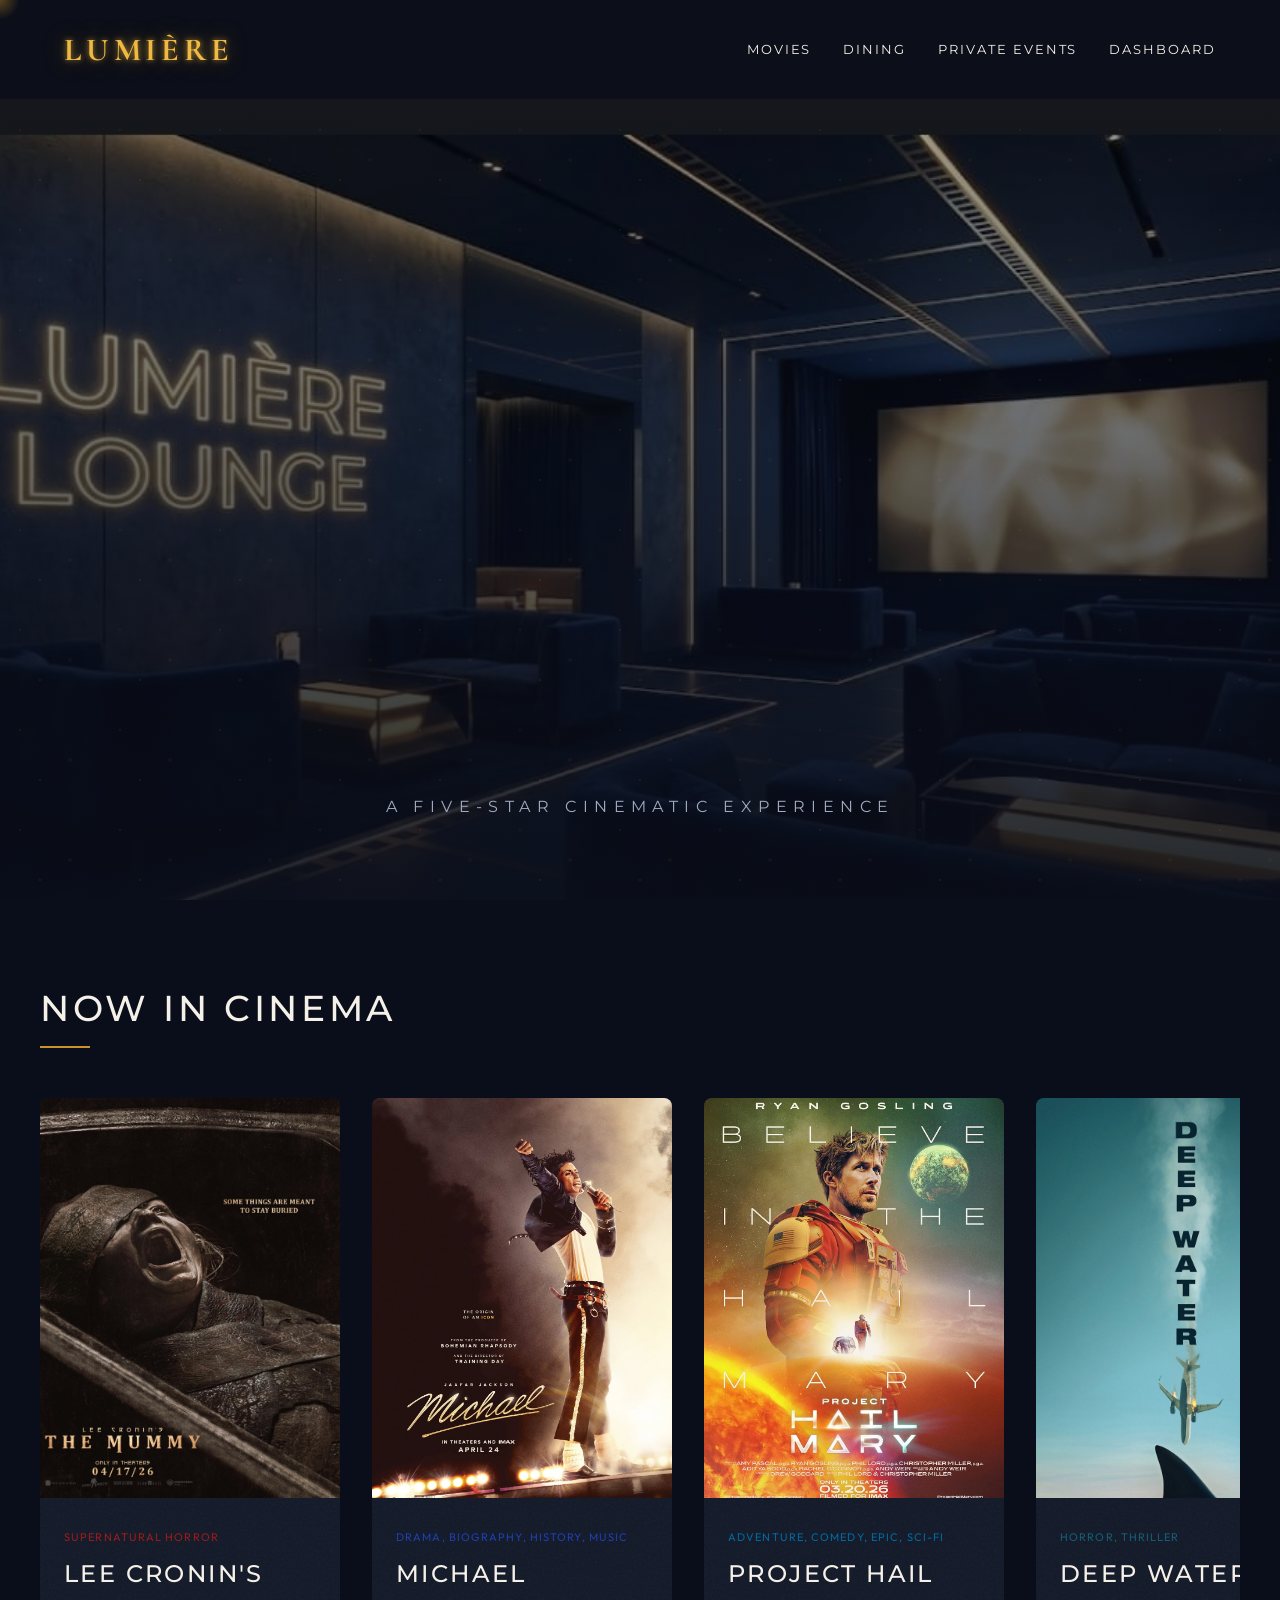
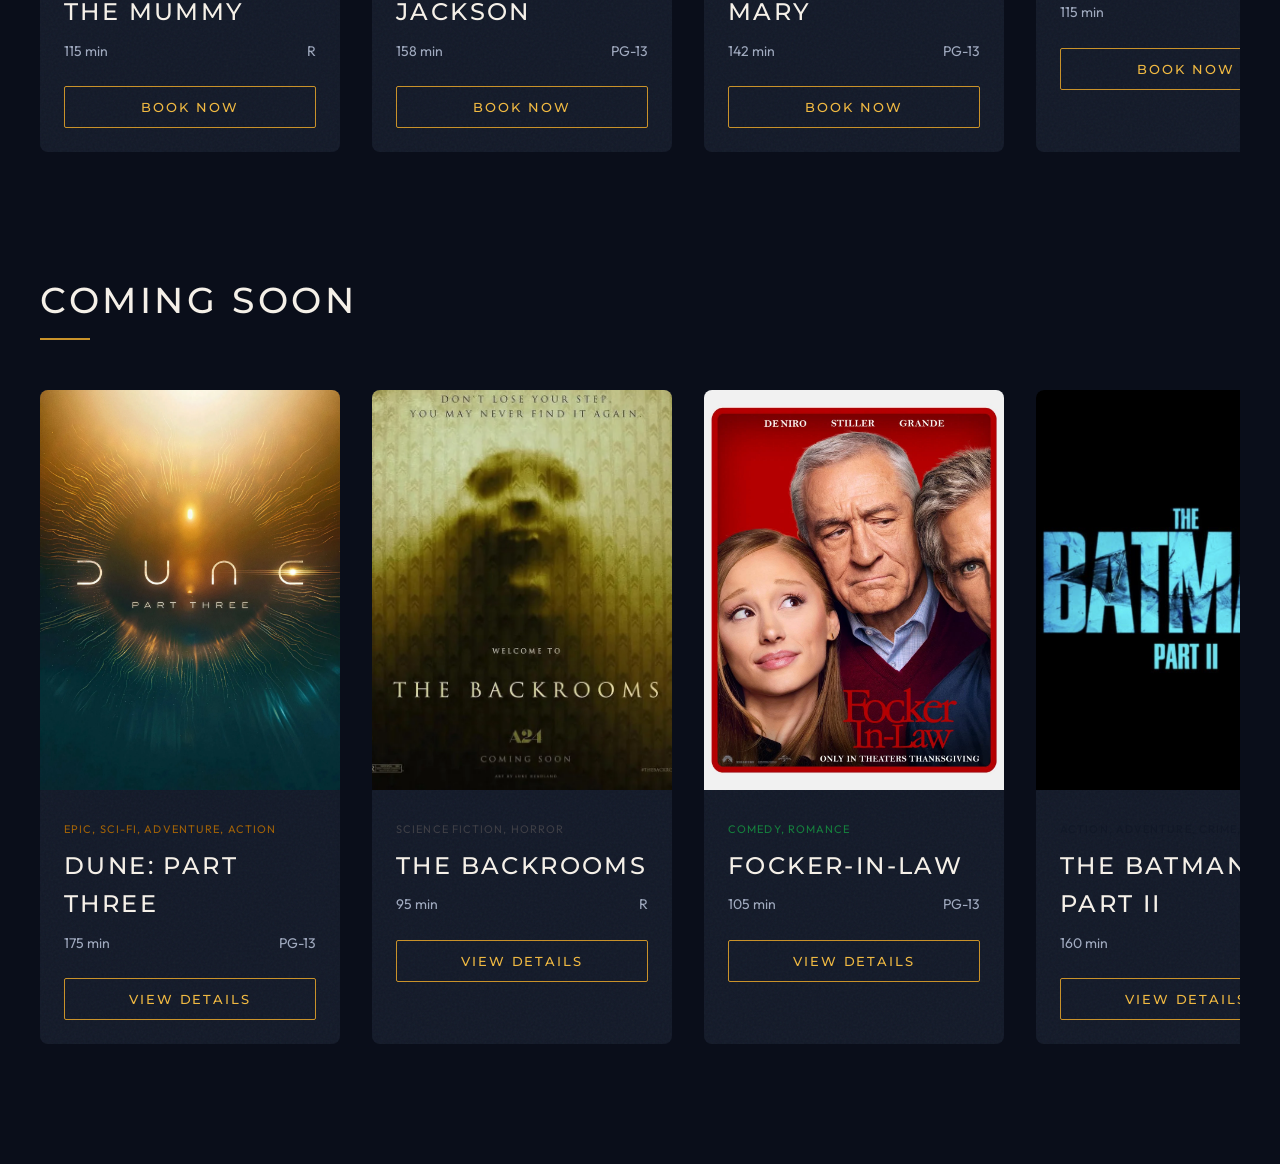
==== index.html @ 8c5d318f "Initial commit: Luxury Cinema platform with Cinematic Curtain Intro and Premium Typography" ====
<!DOCTYPE html>
<html lang="en">
<head>
  <meta charset="UTF-8">
  <meta name="viewport" content="width=device-width, initial-scale=1.0">
  <title>Lumière Lounge | Luxury Cinema</title>
  <link rel="stylesheet" href="css/styles.css">
  <link rel="stylesheet" href="https://cdnjs.cloudflare.com/ajax/libs/font-awesome/6.4.0/css/all.min.css">
</head>
<body>

  <!-- Intro Animation: Cinema Curtains -->
  <div id="intro-animation">
    <!-- Dark stage behind the curtains -->
    <div class="curtain-stage">
      <span class="curtain-stage-title">Lumière Lounge</span>
    </div>
    <!-- Left curtain -->
    <div class="curtain curtain-left"></div>
    <!-- Right curtain -->
    <div class="curtain curtain-right"></div>
  </div>

  <div id="cursor-glow"></div>
  <div id="confetti-container"></div>

  <!-- Navbar -->
  <nav id="navbar">
    <div class="container nav-container">
      <a href="#" class="logo" onclick="app.navigate('home')">Lumière</a>
      <button class="mobile-toggle" id="mobile-toggle">
        <span></span><span></span><span></span>
      </button>
      <div class="nav-links" id="nav-links">
        <a href="#" onclick="app.navigate('home')">Movies</a>
        <a href="#" onclick="app.navigate('dining')">Dining</a>
        <a href="#" onclick="app.navigate('events')">Private Events</a>
        <a href="#" onclick="app.navigate('dashboard')">Dashboard</a>
      </div>
    </div>
  </nav>

  <!-- HOME VIEW -->
  <section id="home-view" class="view active">
    <div class="hero">
      <div class="hero-bg" id="hero-parallax"></div>
      <div class="hero-overlay"></div>
      <div class="particles"></div>
      <p class="hero-subtitle">A Five-Star Cinematic Experience</p>
    </div>

    <div class="container movies-section">
      <h2 class="section-title">Now in Cinema</h2>
      <div class="movies-scroll" id="now-showing-list">
        <!-- Movies populated by JS -->
      </div>
    </div>
    
    <div class="container movies-section" style="padding-top:0;">
      <h2 class="section-title">Coming Soon</h2>
      <div class="movies-scroll" id="coming-soon-list">
        <!-- Movies populated by JS -->
      </div>
    </div>
  </section>

  <!-- MOVIE DETAIL VIEW -->
  <section id="detail-view" class="view">
    <div class="detail-banner" id="detail-banner-bg">
      <div class="detail-overlay">
        <div class="container detail-content">
          <img src="" alt="Poster" class="detail-poster" id="detail-poster-img">
          <div class="detail-info">
            <h1 class="detail-title" id="detail-title"></h1>
            <div class="detail-meta">
              <span><i class="fas fa-clock"></i> <span id="detail-runtime"></span></span>
              <span class="meta-sep">|</span>
              <span><i class="fas fa-film"></i> <span id="detail-genre"></span></span>
              <span class="meta-sep">|</span>
              <span><i class="fas fa-star"></i> <span id="detail-rating"></span></span>
            </div>
            <p class="detail-synopsis" id="detail-synopsis"></p>
            <div class="movie-credits">
              <div class="credit-item" id="detail-director"></div>
              <div class="credit-item" id="detail-writer"></div>
              <div class="credit-item" id="detail-cast"></div>
              <div class="credit-item" id="detail-release" style="margin-top: 16px; font-weight: 600; color: var(--accent-gold);"></div>
            </div>
          </div>
        </div>
      </div>
    </div>
    <div class="sticky-book-bar">
      <div class="container" style="display:flex; justify-content:flex-end; gap: 20px; width:100%;">
        <button class="btn-outline" onclick="alert('Trailer loading...')"><i class="fas fa-play" style="margin-right:8px;"></i> Watch Trailer</button>
        <button class="btn-primary" id="book-now-btn" onclick="app.navigate('seats')">Select Seats <i class="fas fa-arrow-right" style="margin-left:8px;"></i></button>
      </div>
    </div>
  </section>

  <!-- SEAT MAP VIEW -->
  <section id="seats-view" class="view">
    <div class="container seat-selection-container">
      <div class="screen-area">
        <div class="screen-curve"></div>
        <div class="seat-grid" id="seat-grid">
          <!-- Seats populated by JS -->
        </div>
        <div class="seat-legend">
          <div class="legend-item"><div class="legend-box avail"></div> Available</div>
          <div class="legend-item"><div class="legend-box sel"></div> Selected</div>
          <div class="legend-item"><div class="legend-box tak"></div> Taken</div>
        </div>
      </div>
      <div class="booking-summary-sidebar">
        <h3 class="summary-movie" id="summary-movie-title">Movie Title</h3>
        <div class="summary-row">
          <span>Tickets (<span id="summary-count">0</span>)</span>
          <span class="gold-text">$<span id="summary-tickets-price">0.00</span></span>
        </div>
        <div class="summary-row">
          <span>Service Fee</span>
          <span class="gold-text">$5.00</span>
        </div>
        <div class="summary-total">
          <span>Total</span>
          <span>$<span id="summary-total-price">0.00</span></span>
        </div>
        <button class="btn-gold" style="width:100%; margin-top:24px;" onclick="app.navigate('checkout')" id="proceed-checkout-btn" disabled>Proceed to Checkout</button>
      </div>
    </div>
  </section>

  <!-- CHECKOUT VIEW -->
  <section id="checkout-view" class="view">
    <div class="container checkout-container">
      <h2 class="section-title">Guest Details</h2>
      <form id="checkout-form" onsubmit="app.processBooking(event)">
        <div class="form-row">
          <div class="form-group">
            <label>First Name</label>
            <input type="text" class="form-control" required placeholder="John">
          </div>
          <div class="form-group">
            <label>Last Name</label>
            <input type="text" class="form-control" required placeholder="Doe">
          </div>
        </div>
        <div class="form-group">
          <label>Email Address</label>
          <input type="email" class="form-control" required placeholder="john@example.com">
        </div>
        <div class="form-group">
          <label>Card Number (Simulation)</label>
          <input type="text" class="form-control" required placeholder="**** **** **** 4242">
        </div>
        <div class="summary-total" style="margin-bottom: 32px;">
          <span>Amount Due</span>
          <span>$<span id="checkout-total-price">0.00</span></span>
        </div>
        <button type="submit" class="btn-primary" style="width:100%;">Confirm Booking</button>
      </form>
    </div>
  </section>

  <!-- TICKET VIEW -->
  <section id="ticket-view" class="view">
    <div class="container ticket-container">
      <div class="ticket">
        <div class="ticket-header">
          <h2 class="logo" style="font-size:24px; animation:none; text-shadow:none; color:var(--bg-primary);">Lumière Lounge</h2>
        </div>
        <div class="ticket-body">
          <div class="ticket-dashed-line"></div>
          <p style="text-transform:uppercase; font-size:12px; color:#666; margin-top:16px;">Admit One</p>
          <h3 class="ticket-movie" id="ticket-movie-title">Movie Title</h3>
          
          <div class="ticket-details">
            <div class="td-item">
              <label>Date</label>
              <span>Today, 8:00 PM</span>
            </div>
            <div class="td-item">
              <label>Screen</label>
              <span>VIP Lounge 1</span>
            </div>
            <div class="td-item">
              <label>Seats</label>
              <span id="ticket-seats">A1, A2</span>
            </div>
            <div class="td-item">
              <label>Booking Ref</label>
              <span id="ticket-ref">LL-8472</span>
            </div>
          </div>
          
          <div class="qr-code"></div>
        </div>
        <button class="wallet-btn"><i class="fab fa-apple"></i> Add to Apple Wallet</button>
      </div>
    </div>
  </section>

  <!-- DINING VIEW -->
  <section id="dining-view" class="view">
    <div class="container simple-view">
      <div>
        <h2 class="logo" style="animation:none; text-shadow:none; font-size: 64px;">Five-Star Dining</h2>
        <p>Savor gourmet dishes crafted by world-renowned chefs, delivered directly to your plush cinema seat. Our seasonal menu features exquisite culinary creations designed to perfectly complement your movie experience.</p>
      </div>
    </div>
  </section>

  <!-- PRIVATE EVENTS VIEW -->
  <section id="events-view" class="view">
    <div class="container simple-view">
      <div>
        <h2 class="logo" style="animation:none; text-shadow:none; font-size: 64px;">Private Screenings</h2>
        <p>Host the ultimate VIP event. Rent an entire theater for exclusive movie premieres, corporate presentations, or private gaming sessions on our massive silver screens.</p>
      </div>
    </div>
  </section>

  <!-- DASHBOARD VIEW -->
  <section id="dashboard-view" class="view">
    <div class="container simple-view">
      <div>
        <h2 class="logo" style="animation:none; text-shadow:none; font-size: 64px;">Your Account</h2>
        <p>View your upcoming reservations, past bookings, and manage your preferred payment methods. Sign in to access your Lumière Black Card benefits.</p>
        <button class="btn-primary" style="margin-top:32px;">Sign In</button>
      </div>
    </div>
  </section>

  <script src="js/data.js"></script>
  <script src="js/app.js"></script>
</body>
</html>
---- css/styles.css ----
@import url('https://fonts.googleapis.com/css2?family=Cormorant+Garamond:wght@400;600;700&family=Montserrat:wght@300;400;500;600&family=Outfit:wght@300;400;500;600&display=swap');

:root {
  /* Color Palette */
  --bg-primary: #0a0e1a;
  --bg-secondary: #0d1525;
  --bg-card: #111827;
  --accent-gold: #c9922a;
  --accent-gold-light: #f0b942;
  --text-main: #f5f0e8;
  --text-muted: #a0aabf;
  --taken-seat: #374151;

  /* Typography */
  --font-heading: 'Montserrat', sans-serif;
  --font-body: 'Outfit', sans-serif;
  --font-title: 'Cormorant Garamond', serif;

  /* Easing */
  --ease-cinematic: cubic-bezier(0.25, 1, 0.5, 1);
}

* {
  box-sizing: border-box;
  margin: 0;
  padding: 0;
}

body {
  background-color: var(--bg-primary);
  color: var(--text-main);
  font-family: var(--font-body);
  overflow-x: hidden;
  line-height: 1.6;
}

/* Custom Scrollbar */
::-webkit-scrollbar {
  width: 8px;
  height: 8px;
}
::-webkit-scrollbar-track {
  background: var(--bg-primary);
}
::-webkit-scrollbar-thumb {
  background: var(--bg-card);
  border-radius: 4px;
}
::-webkit-scrollbar-thumb:hover {
  background: var(--accent-gold);
}

/* Typography */
h1, h2, h3, h4, h5, h6 {
  font-family: var(--font-heading);
  font-weight: 500;
  letter-spacing: 0.1em;
  text-transform: uppercase;
}

.gold-text {
  color: var(--accent-gold-light);
}

/* Layout Utilities */
.container {
  max-width: 1200px;
  margin: 0 auto;
  padding: 0 24px;
}

/* Navbar */
nav {
  position: fixed;
  top: 0;
  width: 100%;
  padding: 24px 0;
  z-index: 100;
  transition: background-color 0.4s var(--ease-cinematic);
  backdrop-filter: blur(10px);
  background: rgba(10, 14, 26, 0.8);
}
nav .container {
  display: flex;
  justify-content: space-between;
  align-items: center;
}
.logo {
  font-family: var(--font-title);
  font-size: 32px;
  font-weight: 700;
  color: var(--accent-gold-light);
  text-decoration: none;
  text-transform: uppercase;
  letter-spacing: 0.15em;
  /* Neon Glow Effect */
  text-shadow: 0 0 5px rgba(240, 185, 66, 0.5), 0 0 10px rgba(240, 185, 66, 0.3), 0 0 20px rgba(201, 146, 42, 0.5);
  animation: flicker 4s infinite alternate;
}
.nav-links {
  display: flex;
  gap: 32px;
}
.mobile-toggle {
  display: none;
}
.nav-links a {
  color: var(--text-main);
  text-decoration: none;
  font-family: var(--font-heading);
  font-size: 13px;
  font-weight: 400;
  text-transform: uppercase;
  letter-spacing: 0.15em;
  transition: color 0.3s;
  position: relative;
}
.nav-links a:hover {
  color: var(--accent-gold-light);
}
.nav-links a::after {
  content: '';
  position: absolute;
  bottom: -4px;
  left: 0;
  width: 0%;
  height: 1px;
  background-color: var(--accent-gold-light);
  transition: width 0.3s ease;
}
.nav-links a:hover::after {
  width: 100%;
}

/* Animations */
@keyframes flicker {
  0%, 18%, 22%, 25%, 53%, 57%, 100% {
    text-shadow: 0 0 5px rgba(240, 185, 66, 0.5), 0 0 10px rgba(240, 185, 66, 0.3), 0 0 20px rgba(201, 146, 42, 0.5);
  }
  20%, 24%, 55% {
    text-shadow: none;
  }
}

@keyframes fadeSlideUp {
  from {
    opacity: 0;
    transform: translateY(30px);
  }
  to {
    opacity: 1;
    transform: translateY(0);
  }
}

/* Shimmer Sweep Button */
.btn-gold {
  background: transparent;
  border: 1px solid var(--accent-gold);
  color: var(--accent-gold-light);
  padding: 12px 32px;
  font-family: var(--font-heading);
  font-size: 13px;
  font-weight: 500;
  text-transform: uppercase;
  letter-spacing: 0.15em;
  cursor: pointer;
  position: relative;
  overflow: hidden;
  transition: all 0.4s var(--ease-cinematic);
  border-radius: 2px;
}
.btn-gold::before {
  content: '';
  position: absolute;
  top: 0;
  left: -100%;
  width: 50%;
  height: 100%;
  background: linear-gradient(90deg, transparent, rgba(240, 185, 66, 0.4), transparent);
  transform: skewX(-20deg);
  transition: left 0.6s var(--ease-cinematic);
}
.btn-gold:hover {
  background: rgba(201, 146, 42, 0.1);
  box-shadow: 0 0 15px rgba(201, 146, 42, 0.3);
}
.btn-gold:hover::before {
  left: 200%;
}
.btn-primary {
  background: var(--accent-gold);
  color: var(--bg-primary);
  border: none;
  padding: 16px 40px;
  font-family: var(--font-heading);
  font-weight: 600;
  font-size: 14px;
  text-transform: uppercase;
  letter-spacing: 0.15em;
  cursor: pointer;
  transition: all 0.3s;
  box-shadow: 0 4px 15px rgba(201, 146, 42, 0.3);
}
.btn-primary:hover {
  background: var(--accent-gold-light);
  box-shadow: 0 6px 20px rgba(201, 146, 42, 0.5);
  transform: translateY(-2px);
}

.btn-outline {
  background: transparent;
  border: 1px solid rgba(255, 255, 255, 0.3);
  color: var(--text-main);
  padding: 16px 40px;
  font-family: var(--font-heading);
  font-weight: 500;
  font-size: 14px;
  text-transform: uppercase;
  letter-spacing: 0.15em;
  cursor: pointer;
  transition: all 0.3s;
  border-radius: 2px;
}
.btn-outline:hover {
  border-color: var(--text-main);
  background: rgba(255, 255, 255, 0.05);
  transform: translateY(-2px);
}

/* Views Container for SPA routing */
.view {
  display: none;
  opacity: 0;
  transition: opacity 0.5s var(--ease-cinematic);
}
.view.active {
  display: block;
  opacity: 1;
}

/* ----- HOME VIEW ----- */
.hero {
  height: 100vh;
  position: relative;
  display: flex;
  align-items: center;
  justify-content: center;
  overflow: hidden;
}
.hero-bg {
  position: absolute;
  top: 0;
  left: 0;
  width: 100%;
  height: 120%; /* For parallax */
  background-image: url('../imgs/bg.jpeg');
  background-size: cover;
  background-position: center;
  background-color: var(--bg-card); /* Fallback */
  z-index: -2;
  transition: transform 0.1s linear;
}
.hero-overlay {
  position: absolute;
  top: 0;
  left: 0;
  width: 100%;
  height: 100%;
  background: linear-gradient(to bottom, rgba(10, 14, 26, 0.3) 0%, rgba(10, 14, 26, 0.9) 100%);
  z-index: -1;
}
/* Ambient particles (CSS only approach using radial gradients) */
.particles {
  position: absolute;
  top: 0;
  left: 0;
  width: 100%;
  height: 100%;
  z-index: 0;
  background-image: radial-gradient(circle at 20% 30%, rgba(201, 146, 42, 0.15) 1px, transparent 1px),
                    radial-gradient(circle at 70% 60%, rgba(201, 146, 42, 0.1) 2px, transparent 2px),
                    radial-gradient(circle at 40% 80%, rgba(240, 185, 66, 0.15) 1px, transparent 1px);
  background-size: 100px 100px;
  animation: floatParticles 20s linear infinite;
  opacity: 0.5;
}
@keyframes floatParticles {
  0% { background-position: 0 0; }
  100% { background-position: 100px 100px; }
}

.hero-content {
  text-align: center;
  z-index: 1;
  animation: fadeSlideUp 1s 0.2s both var(--ease-cinematic);
}
.hero-title {
  font-size: 80px;
  margin-bottom: 24px;
  text-shadow: 0 0 20px rgba(201, 146, 42, 0.3);
}
.hero-subtitle {
  position: absolute;
  bottom: 80px;
  left: 50%;
  transform: translateX(-50%);
  white-space: nowrap;
  font-family: var(--font-heading);
  font-size: 16px;
  color: var(--text-muted);
  font-weight: 400;
  letter-spacing: 0.4em;
  text-transform: uppercase;
  opacity: 0.8;
}

.section-title {
  font-size: 36px;
  margin-bottom: 40px;
  position: relative;
  display: inline-block;
}
.section-title::after {
  content: '';
  position: absolute;
  bottom: -10px;
  left: 0;
  width: 50px;
  height: 2px;
  background-color: var(--accent-gold);
}

.movies-section {
  padding: 80px 0;
}
.movies-scroll {
  display: flex;
  gap: 32px;
  overflow-x: auto;
  padding-bottom: 40px;
  padding-top: 20px;
  scroll-snap-type: x mandatory;
}
.movie-card {
  flex: 0 0 300px;
  scroll-snap-align: start;
  background: var(--bg-card);
  border-radius: 8px;
  overflow: hidden;
  position: relative;
  transition: transform 0.5s var(--ease-cinematic), box-shadow 0.5s var(--ease-cinematic);
  cursor: pointer;
  /* Velvet texture overlay */
  background-image: url("data:image/svg+xml,%3Csvg viewBox='0 0 200 200' xmlns='http://www.w3.org/2000/svg'%3E%3Cfilter id='noiseFilter'%3E%3CfeTurbulence type='fractalNoise' baseFrequency='0.65' numOctaves='3' stitchTiles='stitch'/%3E%3C/filter%3E%3Crect width='100%25' height='100%25' filter='url(%23noiseFilter)' opacity='0.05'/%3E%3C/svg%3E");
}
.movie-card:hover {
  transform: translateY(-10px) perspective(1000px) rotateX(2deg);
  box-shadow: 0 15px 30px rgba(0, 0, 0, 0.5), 0 0 20px rgba(201, 146, 42, 0.2);
  border: 1px solid rgba(201, 146, 42, 0.3);
}
.movie-poster {
  width: 100%;
  height: 400px;
  object-fit: cover;
}
.movie-info {
  padding: 24px;
}
.movie-genre {
  font-size: 11px;
  text-transform: uppercase;
  letter-spacing: 0.1em;
  margin-bottom: 8px;
  display: block;
  white-space: nowrap;
  overflow: hidden;
  text-overflow: ellipsis;
}
.movie-card-title {
  font-size: 24px;
  margin-bottom: 8px;
}
.movie-meta {
  display: flex;
  justify-content: space-between;
  color: var(--text-muted);
  font-size: 14px;
  margin-bottom: 24px;
}
.movie-card-btn {
  width: 100%;
  text-align: center;
}

/* ----- MOVIE DETAIL VIEW ----- */
.detail-banner {
  height: 70vh;
  position: relative;
  background-size: cover;
  background-position: center;
}
.detail-overlay {
  position: absolute;
  top: 0;
  left: 0;
  width: 100%;
  height: 100%;
  background: linear-gradient(to top, var(--bg-primary) 0%, rgba(10, 14, 26, 0.4) 100%);
  display: flex;
  align-items: flex-end;
  padding-bottom: 60px;
}
.detail-content {
  display: flex;
  gap: 40px;
  align-items: flex-end;
}
.detail-poster {
  width: 250px;
  border-radius: 8px;
  box-shadow: 0 20px 40px rgba(0,0,0,0.5);
  border: 1px solid rgba(255,255,255,0.1);
}
.detail-info {
  flex: 1;
}
.detail-title {
  font-size: 56px;
  margin-bottom: 16px;
}
.detail-meta {
  display: flex;
  align-items: center;
  gap: 32px;
  margin-bottom: 24px;
}
.detail-meta span {
  color: var(--text-muted);
  font-family: var(--font-heading);
  letter-spacing: 0.1em;
  font-size: 15px;
}
.meta-sep {
  color: var(--accent-gold);
  opacity: 0.5;
  font-weight: 300;
}
.detail-meta span i {
  color: var(--accent-gold);
  margin-right: 10px;
}
.movie-credits {
  display: flex;
  flex-direction: column;
  gap: 12px;
  color: var(--text-muted);
  font-size: 15px;
}
.credit-item strong {
  color: var(--text-main);
  text-transform: uppercase;
  font-size: 11px;
  letter-spacing: 0.1em;
  margin-right: 8px;
}
.detail-synopsis {
  margin: 24px 0;
  font-size: 18px;
  color: var(--text-main);
  max-width: 800px;
}

.sticky-book-bar {
  position: sticky;
  bottom: 0;
  background: rgba(17, 24, 39, 0.95);
  backdrop-filter: blur(10px);
  padding: 24px 0;
  border-top: 1px solid rgba(201, 146, 42, 0.2);
  z-index: 50;
  display: flex;
  justify-content: space-between;
  align-items: center;
}

/* ----- SEAT MAP VIEW ----- */
.seat-selection-container {
  padding: 120px 0 80px;
  display: flex;
  gap: 60px;
}
.screen-area {
  flex: 1;
  display: flex;
  flex-direction: column;
  align-items: center;
}
.screen-curve {
  width: 80%;
  height: 60px;
  background: radial-gradient(ellipse at bottom, rgba(201, 146, 42, 0.3) 0%, transparent 60%);
  border-bottom: 2px solid var(--accent-gold);
  border-radius: 50% 50% 0 0 / 100% 100% 0 0;
  margin-bottom: 60px;
  position: relative;
  box-shadow: 0 10px 30px rgba(201, 146, 42, 0.1);
}
.screen-curve::after {
  content: 'CINEMA SCREEN';
  position: absolute;
  top: 20px;
  left: 50%;
  transform: translateX(-50%);
  color: var(--accent-gold);
  font-size: 12px;
  letter-spacing: 0.2em;
}
.seat-grid {
  display: grid;
  grid-template-columns: repeat(12, 1fr);
  gap: 12px;
  margin-bottom: 40px;
}
.seat {
  width: 32px;
  height: 32px;
  background: var(--bg-card);
  border-radius: 4px 4px 10px 10px;
  cursor: pointer;
  transition: all 0.3s cubic-bezier(0.175, 0.885, 0.32, 1.275);
  position: relative;
  box-shadow: inset 0 -4px 0 rgba(0,0,0,0.2);
}
/* Tooltip for seat */
.seat::after {
  content: attr(data-seat);
  position: absolute;
  top: -30px;
  left: 50%;
  transform: translateX(-50%) scale(0);
  background: var(--accent-gold);
  color: #000;
  padding: 4px 8px;
  font-size: 10px;
  border-radius: 4px;
  opacity: 0;
  transition: all 0.2s;
  pointer-events: none;
}
.seat:hover:not(.taken)::after {
  transform: translateX(-50%) scale(1);
  opacity: 1;
}
.seat:hover:not(.taken) {
  transform: scale(1.1);
  background: rgba(201, 146, 42, 0.3);
}
.seat.taken {
  background: var(--taken-seat);
  cursor: not-allowed;
  box-shadow: inset 0 -4px 0 rgba(0,0,0,0.5);
}
.seat.selected {
  background: var(--accent-gold);
  box-shadow: 0 0 15px rgba(201, 146, 42, 0.6), inset 0 -4px 0 rgba(0,0,0,0.2);
  transform: scale(1.1);
}
.seat-legend {
  display: flex;
  gap: 24px;
  justify-content: center;
}
.legend-item {
  display: flex;
  align-items: center;
  gap: 8px;
  font-size: 14px;
  color: var(--text-muted);
}
.legend-box {
  width: 16px;
  height: 16px;
  border-radius: 2px;
}
.legend-box.avail { background: var(--bg-card); }
.legend-box.sel { background: var(--accent-gold); }
.legend-box.tak { background: var(--taken-seat); }

.booking-summary-sidebar {
  width: 350px;
  background: var(--bg-card);
  padding: 32px;
  border-radius: 8px;
  height: fit-content;
  border: 1px solid rgba(255,255,255,0.05);
}
.summary-movie {
  font-size: 24px;
  margin-bottom: 24px;
  padding-bottom: 24px;
  border-bottom: 1px solid rgba(255,255,255,0.1);
}
.summary-row {
  display: flex;
  justify-content: space-between;
  margin-bottom: 16px;
  color: var(--text-muted);
}
.summary-total {
  display: flex;
  justify-content: space-between;
  font-size: 24px;
  font-family: var(--font-heading);
  margin-top: 32px;
  padding-top: 24px;
  border-top: 1px dashed var(--accent-gold);
  color: var(--accent-gold-light);
}

/* ----- CHECKOUT VIEW ----- */
.checkout-container {
  padding: 120px 0;
  max-width: 600px;
  margin: 0 auto;
}
.form-group {
  margin-bottom: 24px;
}
.form-group label {
  display: block;
  margin-bottom: 8px;
  color: var(--text-muted);
  font-size: 14px;
  text-transform: uppercase;
  letter-spacing: 0.1em;
}
.form-control {
  width: 100%;
  background: transparent;
  border: 1px solid rgba(255,255,255,0.2);
  padding: 16px;
  color: var(--text-main);
  font-family: var(--font-body);
  font-size: 16px;
  border-radius: 4px;
  transition: border-color 0.3s;
}
.form-control:focus {
  outline: none;
  border-color: var(--accent-gold);
}
.form-row {
  display: flex;
  gap: 24px;
}
.form-row .form-group {
  flex: 1;
}

/* ----- E-TICKET VIEW ----- */
.ticket-container {
  padding: 120px 0;
  display: flex;
  justify-content: center;
  align-items: center;
  min-height: 80vh;
}
.ticket {
  background: #f5f0e8;
  color: #0a0e1a;
  width: 400px;
  border-radius: 12px;
  overflow: hidden;
  position: relative;
  box-shadow: 0 30px 60px rgba(0,0,0,0.5);
  animation: fadeSlideUp 0.8s var(--ease-cinematic);
}
.ticket-header {
  background: var(--accent-gold);
  padding: 24px;
  text-align: center;
  position: relative;
}
.ticket-body {
  padding: 32px;
  position: relative;
}
.ticket-body::before, .ticket-body::after {
  content: '';
  position: absolute;
  top: -15px;
  width: 30px;
  height: 30px;
  background: var(--bg-primary);
  border-radius: 50%;
}
.ticket-body::before { left: -15px; }
.ticket-body::after { right: -15px; }
.ticket-dashed-line {
  position: absolute;
  top: 0;
  left: 15px;
  right: 15px;
  height: 1px;
  border-top: 2px dashed rgba(0,0,0,0.2);
}
.ticket-movie {
  font-size: 28px;
  margin-bottom: 8px;
}
.ticket-details {
  display: grid;
  grid-template-columns: 1fr 1fr;
  gap: 16px;
  margin: 24px 0;
}
.td-item label {
  display: block;
  font-size: 10px;
  text-transform: uppercase;
  color: #666;
  letter-spacing: 0.1em;
}
.td-item span {
  font-weight: 600;
  font-size: 16px;
}
.qr-code {
  width: 150px;
  height: 150px;
  margin: 0 auto;
  background: url('https://api.qrserver.com/v1/create-qr-code/?size=150x150&data=LumiereLoungeTicket') center/cover;
}
.wallet-btn {
  display: flex;
  align-items: center;
  justify-content: center;
  gap: 8px;
  width: 100%;
  background: #000;
  color: #fff;
  padding: 16px;
  border: none;
  font-size: 16px;
  cursor: pointer;
}

/* Custom Cursor Glow */
#cursor-glow {
  width: 40px;
  height: 40px;
  background: radial-gradient(circle, rgba(201, 146, 42, 0.4) 0%, transparent 70%);
  border-radius: 50%;
  position: fixed;
  pointer-events: none;
  z-index: 9999;
  transform: translate(-50%, -50%);
  transition: width 0.2s, height 0.2s;
}

/* Confetti Container */
#confetti-container {
  position: fixed;
  top: 0;
  left: 0;
  width: 100%;
  height: 100%;
  pointer-events: none;
  z-index: 10000;
}

/* Responsive */
@media (max-width: 768px) {
  .hero-title { font-size: 48px; }
  .seat-selection-container { flex-direction: column; }
  .booking-summary-sidebar { width: 100%; }
  .detail-content { flex-direction: column; align-items: center; text-align: center; }
  .detail-overlay { padding-bottom: 20px; }
}

/* ----- INTRO ANIMATION: CINEMA CURTAINS ----- */
#intro-animation {
  position: fixed;
  top: 0; left: 0;
  width: 100%; height: 100vh;
  z-index: 99999;
  overflow: hidden;
}

/* Dark velvet stage behind the curtains */
.curtain-stage {
  position: absolute;
  inset: 0;
  background: #05070f;
  display: flex;
  align-items: center;
  justify-content: center;
  z-index: 0;
}
.curtain-stage-title {
  font-family: var(--font-title);
  font-size: 84px;
  color: var(--accent-gold-light);
  text-transform: uppercase;
  letter-spacing: 0.25em;
  text-shadow:
    0 0 8px rgba(240, 185, 66, 0.4),
    0 0 24px rgba(201, 146, 42, 0.5);
  animation: flicker 4s infinite alternate;
  opacity: 0;
  animation: stageTitleFade 1s 0.5s both ease;
}
@keyframes stageTitleFade {
  from { opacity: 0; transform: scale(0.96); }
  to   { opacity: 1; transform: scale(1); }
}

/* Curtain panels */
.curtain {
  position: absolute;
  top: 0;
  width: 52%;
  height: 100%;
  z-index: 2;
  transition: transform 1.6s cubic-bezier(0.76, 0, 0.24, 1);
  /* Navy velvet fold texture */
  background:
    repeating-linear-gradient(
      90deg,
      rgba(0,0,0,0.25) 0px,
      transparent        5px,
      rgba(255,255,255,0.03) 9px,
      transparent        13px,
      rgba(0,0,0,0.18) 17px,
      transparent        22px
    ),
    linear-gradient(180deg, #0d1e3d 0%, #071020 55%, #040b18 100%);
}

/* Gold trim on the inner edge */
.curtain::after {
  content: '';
  position: absolute;
  top: 0;
  width: 6px;
  height: 100%;
  background: linear-gradient(180deg,
    var(--accent-gold-light) 0%,
    var(--accent-gold) 40%,
    rgba(201,146,42,0.3) 100%);
  box-shadow: 0 0 14px rgba(201,146,42,0.5);
}

/* Curtain rod at the top */
#intro-animation::before {
  content: '';
  position: absolute;
  top: 0; left: 0;
  width: 100%; height: 16px;
  background: linear-gradient(90deg, #0a0e1a, #c9922a 30%, #f0b942 50%, #c9922a 70%, #0a0e1a);
  z-index: 10;
  box-shadow: 0 4px 20px rgba(0,0,0,0.8);
}

/* Left curtain gathers to the LEFT */
.curtain-left {
  left: 0;
  transform-origin: left center;
  box-shadow: inset -30px 0 80px rgba(0,0,0,0.5);
}
.curtain-left::after { right: 0; }

/* Right curtain gathers to the RIGHT */
.curtain-right {
  right: 0;
  transform-origin: right center;
  box-shadow: inset 30px 0 80px rgba(0,0,0,0.5);
}
.curtain-right::after { left: 0; }

/* When open: curtains compress/gather to their respective sides */
#intro-animation.open .curtain-left  { transform: scaleX(0); }
#intro-animation.open .curtain-right { transform: scaleX(0); }
#intro-animation.open {
  pointer-events: none;
  opacity: 0;
  transition: opacity 0.8s 1.4s ease;
}

/* Hero subtitle rise-up */
.hero-subtitle {
  animation: riseUp 1.2s 0.2s both cubic-bezier(0.25, 1, 0.5, 1);
}
@keyframes riseUp {
  from { opacity: 0; transform: translateX(-50%) translateY(24px); }
  to   { opacity: 1; transform: translateX(-50%) translateY(0); }
}


/* ----- SIMPLE TEXT VIEWS ----- */
.simple-view {
  min-height: 100vh;
  display: flex;
  justify-content: center;
  align-items: center;
  text-align: center;
  padding: 120px 24px;
}
.simple-view h2 {
  font-size: 48px;
  margin-bottom: 24px;
  color: var(--accent-gold-light);
}
.simple-view p {
  color: var(--text-muted);
  font-size: 18px;
  max-width: 600px;
  margin: 0 auto;
}
/* ----- MEDIA QUERIES (PHONE VIEW) ----- */
@media (max-width: 768px) {
  /* Global scaling */
  body {
    font-size: 14px;
  }

  /* Navbar */
  nav {
    padding: 16px 0;
  }
  .nav-container {
    padding: 0 16px;
    display: flex;
    justify-content: space-between;
    align-items: center;
  }
  .mobile-toggle {
    display: flex;
    flex-direction: column;
    justify-content: space-between;
    width: 24px;
    height: 16px;
    background: none;
    border: none;
    cursor: pointer;
    z-index: 1001; /* Above nav-links */
  }
  .mobile-toggle span {
    display: block;
    width: 100%;
    height: 2px;
    background-color: var(--accent-gold-light);
    transition: all 0.3s var(--ease-cinematic);
  }
  .mobile-toggle.active span:nth-child(1) { transform: translateY(7px) rotate(45deg); }
  .mobile-toggle.active span:nth-child(2) { opacity: 0; }
  .mobile-toggle.active span:nth-child(3) { transform: translateY(-7px) rotate(-45deg); }

  .nav-links {
    position: fixed;
    top: 0;
    right: -100%;
    width: 75%;
    height: 100vh;
    background: var(--bg-secondary);
    display: flex;
    flex-direction: column;
    justify-content: center;
    align-items: center;
    gap: 32px;
    transition: right 0.4s cubic-bezier(0.77, 0, 0.175, 1);
    box-shadow: -10px 0 30px rgba(0,0,0,0.5);
    z-index: 1000;
  }
  .nav-links.active {
    right: 0;
  }
  .nav-links a {
    font-size: 18px;
    font-weight: 500;
    letter-spacing: 0.1em;
  }

  /* Intro Animation */
  .curtain-stage-title {
    font-size: 32px;
    letter-spacing: 0.1em;
  }

  /* Hero */
  .hero-title {
    font-size: 40px;
    padding: 0 16px;
  }
  .hero-subtitle {
    font-size: 10px;
    letter-spacing: 0.2em;
    bottom: 30px;
  }

  /* Movies */
  .container {
    padding: 0 16px;
  }
  .section-title {
    font-size: 28px;
    margin-bottom: 20px;
  }
  .movies-scroll {
    gap: 16px;
  }
  .movie-card {
    flex: 0 0 220px;
  }
  .movie-poster {
    height: 300px;
  }
  .movie-info {
    padding: 16px;
  }
  .movie-card-title {
    font-size: 18px;
  }
  .movie-genre {
    font-size: 10px;
  }
  .movie-meta {
    font-size: 12px;
  }

  /* Detail View */
  .detail-banner {
    min-height: auto;
    padding-top: 80px;
  }
  .detail-content {
    flex-direction: column;
    align-items: center;
    text-align: center;
    padding-bottom: 60px;
    gap: 24px;
  }
  .detail-poster {
    width: 140px;
    margin-bottom: 0;
  }
  .detail-title {
    font-size: 28px;
  }
  .detail-meta {
    justify-content: center;
    flex-wrap: wrap;
    gap: 8px;
    margin-bottom: 16px;
  }
  .detail-meta span {
    font-size: 13px;
  }
  .meta-sep {
    display: none;
  }
  .detail-info {
    width: 100%;
  }
  .detail-synopsis {
    font-size: 14px;
    margin: 16px 0;
  }
  .movie-credits {
    font-size: 13px;
    gap: 8px;
  }
  .credit-item strong {
    font-size: 10px;
  }

  /* Seat Selection */
  .seat-grid {
    gap: 4px;
    padding: 8px;
  }
  .seat {
    width: 18px;
    height: 18px;
  }
  .screen-area {
    padding-bottom: 16px;
  }
  .booking-summary-sidebar {
    padding: 20px;
  }
  .summary-movie {
    font-size: 20px;
  }

  /* Sticky Bar */
  .sticky-book-bar .container {
    padding: 12px 16px;
    gap: 8px;
  }
  .sticky-book-bar .btn-outline, 
  .sticky-book-bar .btn-primary {
    padding: 10px 16px;
    font-size: 12px;
  }
}
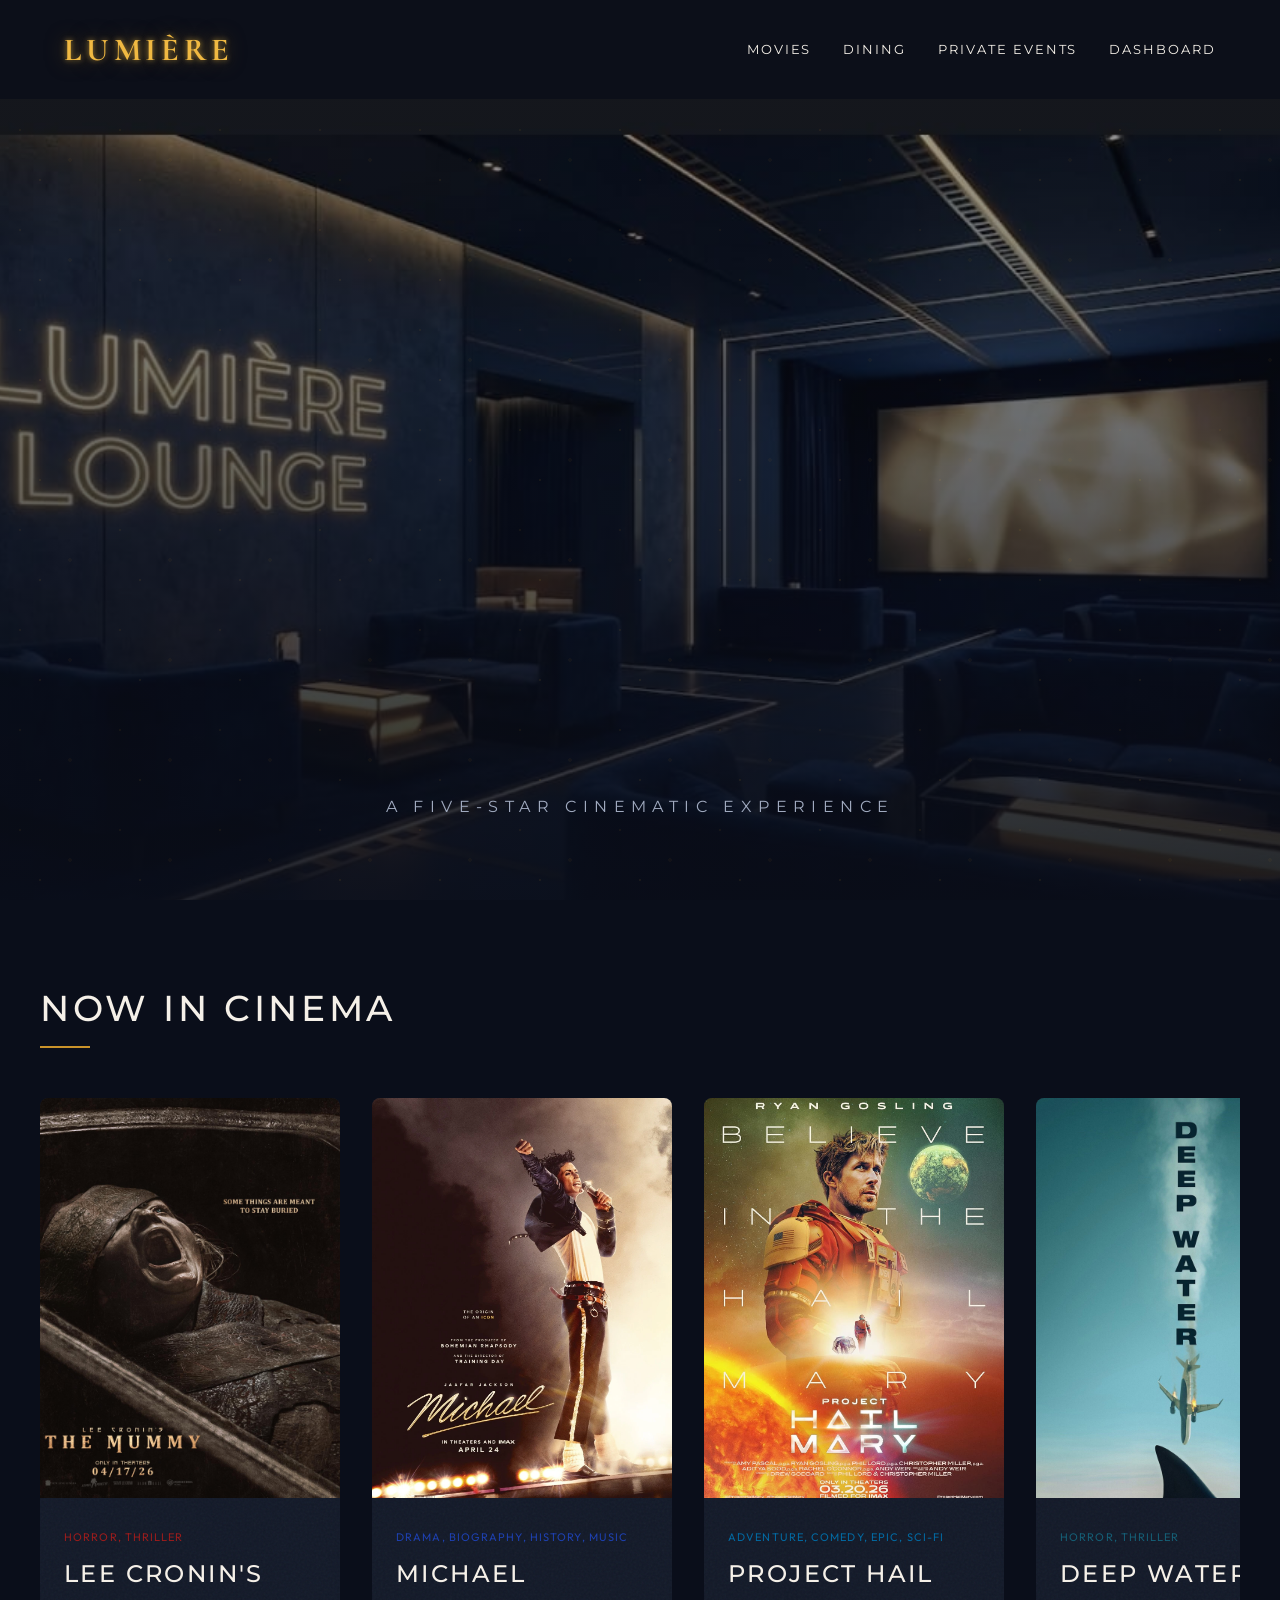
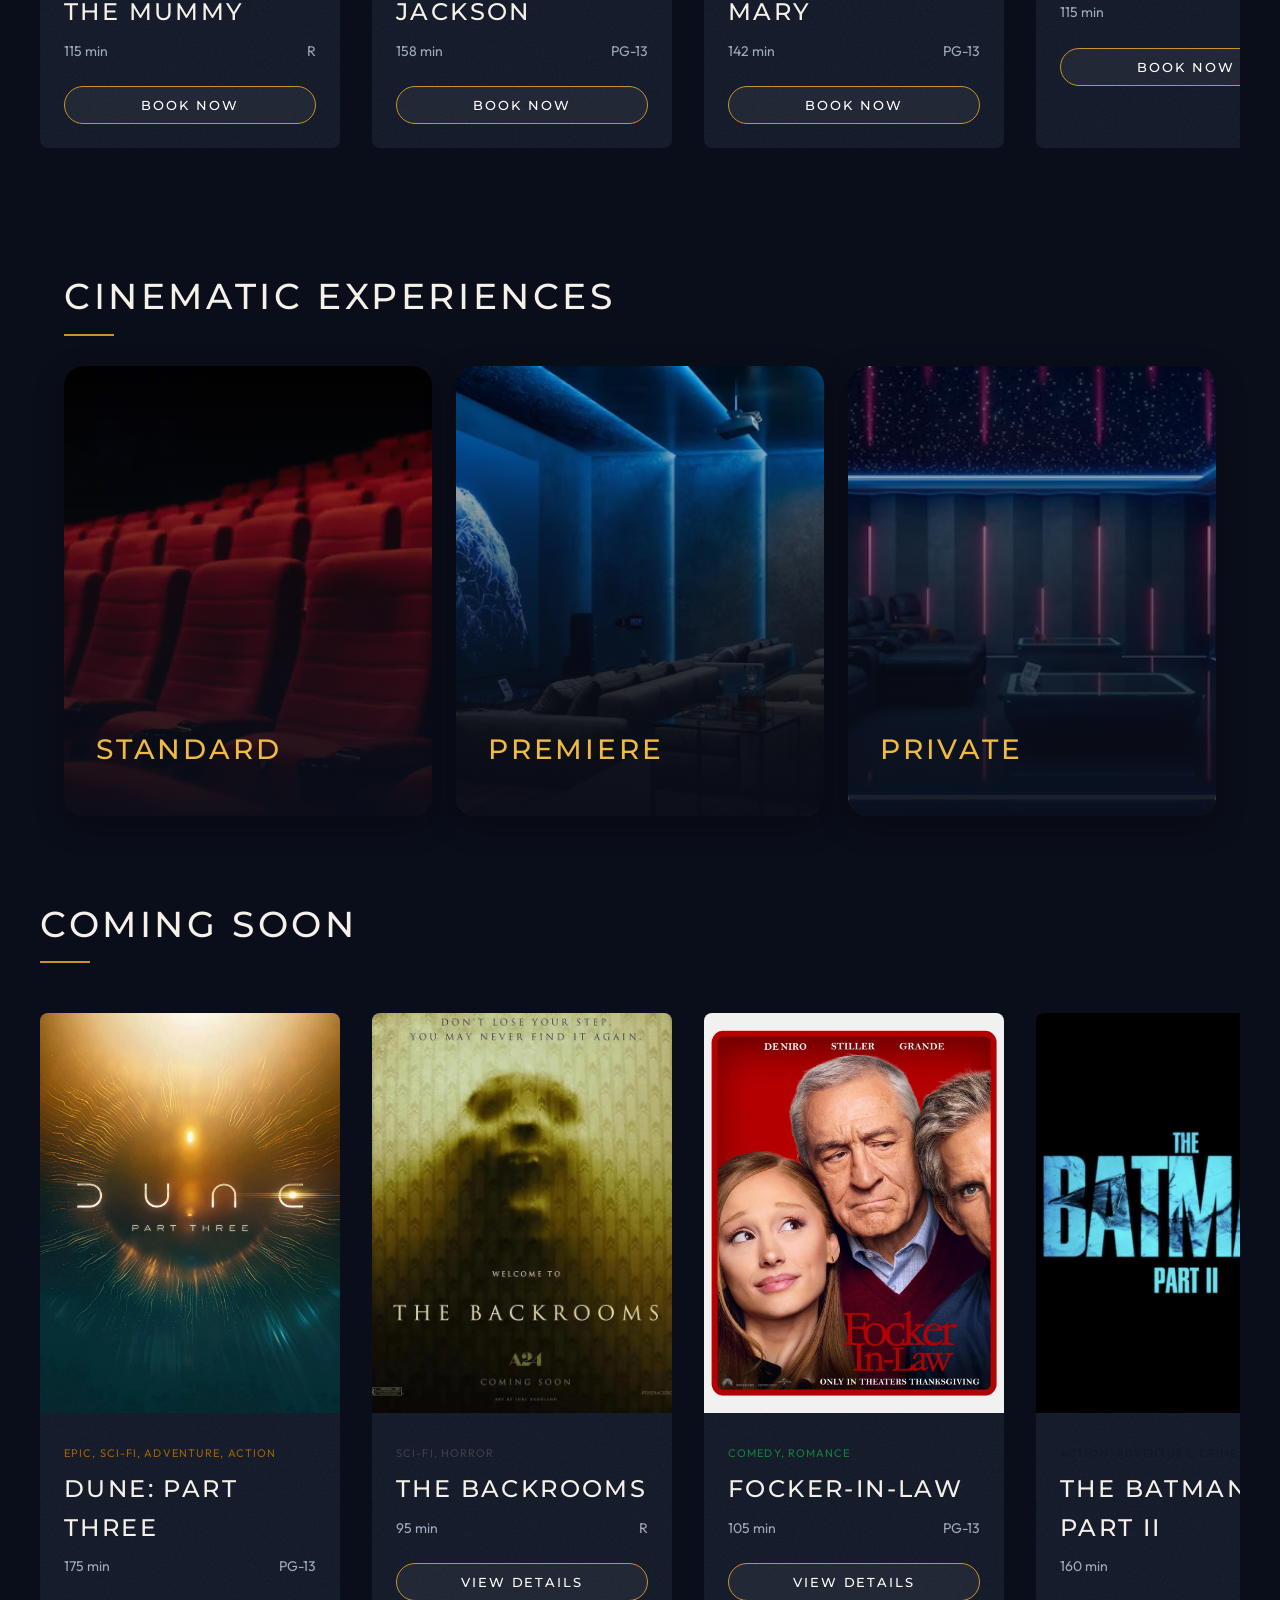
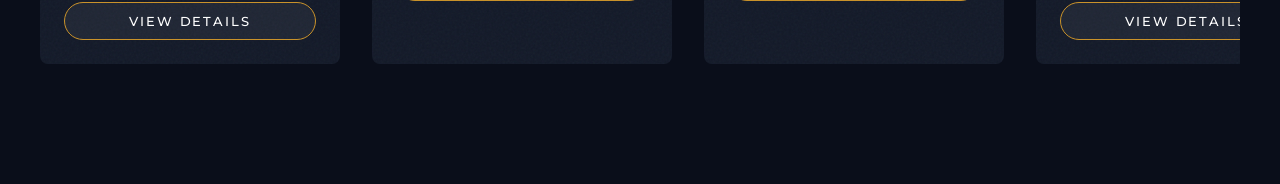
==== commit 5ed1ee49: "Update Lumiere Lounge files" ====
--- a/index.html
+++ b/index.html
@@ -1,5 +1,6 @@
 <!DOCTYPE html>
 <html lang="en">
+
 <head>
   <meta charset="UTF-8">
   <meta name="viewport" content="width=device-width, initial-scale=1.0">
@@ -7,6 +8,7 @@
   <link rel="stylesheet" href="css/styles.css">
   <link rel="stylesheet" href="https://cdnjs.cloudflare.com/ajax/libs/font-awesome/6.4.0/css/all.min.css">
 </head>
+
 <body>
 
   <!-- Intro Animation: Cinema Curtains -->
@@ -21,7 +23,6 @@
     <div class="curtain curtain-right"></div>
   </div>
 
-  <div id="cursor-glow"></div>
   <div id="confetti-container"></div>
 
   <!-- Navbar -->
@@ -32,8 +33,8 @@
         <span></span><span></span><span></span>
       </button>
       <div class="nav-links" id="nav-links">
-        <a href="#" onclick="app.navigate('home')">Movies</a>
-        <a href="#" onclick="app.navigate('dining')">Dining</a>
+        <a href="movies.html">Movies</a>
+        <a href="dining.html">Dining</a>
         <a href="#" onclick="app.navigate('events')">Private Events</a>
         <a href="#" onclick="app.navigate('dashboard')">Dashboard</a>
       </div>
@@ -55,7 +56,44 @@
         <!-- Movies populated by JS -->
       </div>
     </div>
-    
+
+    <!-- EXPERIENCES SECTION -->
+    <div class="container experiences-section">
+      <h2 class="section-title">Cinematic Experiences</h2>
+      <div class="experiences-grid">
+        <div class="experience-block">
+          <img src="imgs/Standard.webp" alt="Standard Experience">
+          <div class="experience-overlay">
+            <h3>Standard</h3>
+            <p>Our standard seating experience offers comfortable, regularly sized movie seats positioned in our
+              top-notch cinema halls. Delivering exceptionally clear and vibrant visuals. Additionally, our
+              state-of-the-art sound systems provide dynamic audio immersion, ensuring a truly captivating and immersive
+              movie-watching experience.</p>
+          </div>
+        </div>
+        <div class="experience-block">
+          <img src="imgs/Premiere.avif" alt="Premiere Experience">
+          <div class="experience-overlay">
+            <h3>Premiere</h3>
+            <p>Indulge in our Premiere experience, featuring ultra-luxurious, fully-reclining leather seats with extra
+              legroom for the ultimate comfort. Enjoy personalized seat-side service and a curated menu of gourmet
+              snacks and beverages, all while being enveloped in our most advanced Dolby Atmos sound stage and
+              crystal-clear laser projection.</p>
+          </div>
+        </div>
+        <div class="experience-block">
+          <img src="imgs/Private.avif" alt="Private Experience">
+          <div class="experience-overlay">
+            <h3>Private</h3>
+            <p>Experience the pinnacle of cinematic exclusivity with our Private screening rooms. Designed for intimate
+              gatherings or celebratory events, this suite offers bespoke concierge service, a private lounge area, and
+              fully customizable viewing options. It’s not just a movie; it’s a tailored, ultra-private sanctuary for
+              you and your guests.</p>
+          </div>
+        </div>
+      </div>
+    </div>
+
     <div class="container movies-section" style="padding-top:0;">
       <h2 class="section-title">Coming Soon</h2>
       <div class="movies-scroll" id="coming-soon-list">
@@ -84,7 +122,8 @@
               <div class="credit-item" id="detail-director"></div>
               <div class="credit-item" id="detail-writer"></div>
               <div class="credit-item" id="detail-cast"></div>
-              <div class="credit-item" id="detail-release" style="margin-top: 16px; font-weight: 600; color: var(--accent-gold);"></div>
+              <div class="credit-item" id="detail-release"
+                style="margin-top: 16px; font-weight: 600; color: var(--accent-gold);"></div>
             </div>
           </div>
         </div>
@@ -92,8 +131,10 @@
     </div>
     <div class="sticky-book-bar">
       <div class="container" style="display:flex; justify-content:flex-end; gap: 20px; width:100%;">
-        <button class="btn-outline" onclick="alert('Trailer loading...')"><i class="fas fa-play" style="margin-right:8px;"></i> Watch Trailer</button>
-        <button class="btn-primary" id="book-now-btn" onclick="app.navigate('seats')">Select Seats <i class="fas fa-arrow-right" style="margin-left:8px;"></i></button>
+        <button class="btn-outline" onclick="alert('Trailer loading...')"><i class="fas fa-play"
+            style="margin-right:8px;"></i> Watch Trailer</button>
+        <button class="btn-primary" id="book-now-btn" onclick="app.navigate('seats')">Select Seats <i
+            class="fas fa-arrow-right" style="margin-left:8px;"></i></button>
       </div>
     </div>
   </section>
@@ -107,9 +148,15 @@
           <!-- Seats populated by JS -->
         </div>
         <div class="seat-legend">
-          <div class="legend-item"><div class="legend-box avail"></div> Available</div>
-          <div class="legend-item"><div class="legend-box sel"></div> Selected</div>
-          <div class="legend-item"><div class="legend-box tak"></div> Taken</div>
+          <div class="legend-item">
+            <div class="legend-box avail"></div> Available
+          </div>
+          <div class="legend-item">
+            <div class="legend-box sel"></div> Selected
+          </div>
+          <div class="legend-item">
+            <div class="legend-box tak"></div> Taken
+          </div>
         </div>
       </div>
       <div class="booking-summary-sidebar">
@@ -126,7 +173,8 @@
           <span>Total</span>
           <span>$<span id="summary-total-price">0.00</span></span>
         </div>
-        <button class="btn-gold" style="width:100%; margin-top:24px;" onclick="app.navigate('checkout')" id="proceed-checkout-btn" disabled>Proceed to Checkout</button>
+        <button class="btn-gold" style="width:100%; margin-top:24px;" onclick="app.navigate('checkout')"
+          id="proceed-checkout-btn" disabled>Proceed to Checkout</button>
       </div>
     </div>
   </section>
@@ -168,13 +216,14 @@
     <div class="container ticket-container">
       <div class="ticket">
         <div class="ticket-header">
-          <h2 class="logo" style="font-size:24px; animation:none; text-shadow:none; color:var(--bg-primary);">Lumière Lounge</h2>
+          <h2 class="logo" style="font-size:24px; animation:none; text-shadow:none; color:var(--bg-primary);">Lumière
+            Lounge</h2>
         </div>
         <div class="ticket-body">
           <div class="ticket-dashed-line"></div>
           <p style="text-transform:uppercase; font-size:12px; color:#666; margin-top:16px;">Admit One</p>
           <h3 class="ticket-movie" id="ticket-movie-title">Movie Title</h3>
-          
+
           <div class="ticket-details">
             <div class="td-item">
               <label>Date</label>
@@ -193,7 +242,7 @@
               <span id="ticket-ref">LL-8472</span>
             </div>
           </div>
-          
+
           <div class="qr-code"></div>
         </div>
         <button class="wallet-btn"><i class="fab fa-apple"></i> Add to Apple Wallet</button>
@@ -206,7 +255,9 @@
     <div class="container simple-view">
       <div>
         <h2 class="logo" style="animation:none; text-shadow:none; font-size: 64px;">Five-Star Dining</h2>
-        <p>Savor gourmet dishes crafted by world-renowned chefs, delivered directly to your plush cinema seat. Our seasonal menu features exquisite culinary creations designed to perfectly complement your movie experience.</p>
+        <p>Savor gourmet dishes crafted by world-renowned chefs, delivered directly to your plush cinema seat. Our
+          seasonal menu features exquisite culinary creations designed to perfectly complement your movie experience.
+        </p>
       </div>
     </div>
   </section>
@@ -216,7 +267,8 @@
     <div class="container simple-view">
       <div>
         <h2 class="logo" style="animation:none; text-shadow:none; font-size: 64px;">Private Screenings</h2>
-        <p>Host the ultimate VIP event. Rent an entire theater for exclusive movie premieres, corporate presentations, or private gaming sessions on our massive silver screens.</p>
+        <p>Host the ultimate VIP event. Rent an entire theater for exclusive movie premieres, corporate presentations,
+          or private gaming sessions on our massive silver screens.</p>
       </div>
     </div>
   </section>
@@ -226,7 +278,8 @@
     <div class="container simple-view">
       <div>
         <h2 class="logo" style="animation:none; text-shadow:none; font-size: 64px;">Your Account</h2>
-        <p>View your upcoming reservations, past bookings, and manage your preferred payment methods. Sign in to access your Lumière Black Card benefits.</p>
+        <p>View your upcoming reservations, past bookings, and manage your preferred payment methods. Sign in to access
+          your Lumière Black Card benefits.</p>
         <button class="btn-primary" style="margin-top:32px;">Sign In</button>
       </div>
     </div>
@@ -235,4 +288,5 @@
   <script src="js/data.js"></script>
   <script src="js/app.js"></script>
 </body>
-</html>
+
+</html>
--- a/css/styles.css
+++ b/css/styles.css
@@ -15,6 +15,7 @@
   --font-heading: 'Montserrat', sans-serif;
   --font-body: 'Outfit', sans-serif;
   --font-title: 'Cormorant Garamond', serif;
+  --font-script: 'Great Vibes', cursive;
 
   /* Easing */
   --ease-cinematic: cubic-bezier(0.25, 1, 0.5, 1);
@@ -39,19 +40,27 @@
   width: 8px;
   height: 8px;
 }
+
 ::-webkit-scrollbar-track {
   background: var(--bg-primary);
 }
+
 ::-webkit-scrollbar-thumb {
   background: var(--bg-card);
   border-radius: 4px;
 }
+
 ::-webkit-scrollbar-thumb:hover {
   background: var(--accent-gold);
 }
 
 /* Typography */
-h1, h2, h3, h4, h5, h6 {
+h1,
+h2,
+h3,
+h4,
+h5,
+h6 {
   font-family: var(--font-heading);
   font-weight: 500;
   letter-spacing: 0.1em;
@@ -80,11 +89,13 @@
   backdrop-filter: blur(10px);
   background: rgba(10, 14, 26, 0.8);
 }
+
 nav .container {
   display: flex;
   justify-content: space-between;
   align-items: center;
 }
+
 .logo {
   font-family: var(--font-title);
   font-size: 32px;
@@ -97,13 +108,16 @@
   text-shadow: 0 0 5px rgba(240, 185, 66, 0.5), 0 0 10px rgba(240, 185, 66, 0.3), 0 0 20px rgba(201, 146, 42, 0.5);
   animation: flicker 4s infinite alternate;
 }
+
 .nav-links {
   display: flex;
   gap: 32px;
 }
+
 .mobile-toggle {
   display: none;
 }
+
 .nav-links a {
   color: var(--text-main);
   text-decoration: none;
@@ -115,9 +129,11 @@
   transition: color 0.3s;
   position: relative;
 }
+
 .nav-links a:hover {
   color: var(--accent-gold-light);
 }
+
 .nav-links a::after {
   content: '';
   position: absolute;
@@ -128,16 +144,27 @@
   background-color: var(--accent-gold-light);
   transition: width 0.3s ease;
 }
+
 .nav-links a:hover::after {
   width: 100%;
 }
 
 /* Animations */
 @keyframes flicker {
-  0%, 18%, 22%, 25%, 53%, 57%, 100% {
+
+  0%,
+  18%,
+  22%,
+  25%,
+  53%,
+  57%,
+  100% {
     text-shadow: 0 0 5px rgba(240, 185, 66, 0.5), 0 0 10px rgba(240, 185, 66, 0.3), 0 0 20px rgba(201, 146, 42, 0.5);
   }
-  20%, 24%, 55% {
+
+  20%,
+  24%,
+  55% {
     text-shadow: none;
   }
 }
@@ -147,6 +174,7 @@
     opacity: 0;
     transform: translateY(30px);
   }
+
   to {
     opacity: 1;
     transform: translateY(0);
@@ -170,6 +198,7 @@
   transition: all 0.4s var(--ease-cinematic);
   border-radius: 2px;
 }
+
 .btn-gold::before {
   content: '';
   position: absolute;
@@ -181,13 +210,16 @@
   transform: skewX(-20deg);
   transition: left 0.6s var(--ease-cinematic);
 }
+
 .btn-gold:hover {
   background: rgba(201, 146, 42, 0.1);
   box-shadow: 0 0 15px rgba(201, 146, 42, 0.3);
 }
+
 .btn-gold:hover::before {
   left: 200%;
 }
+
 .btn-primary {
   background: var(--accent-gold);
   color: var(--bg-primary);
@@ -202,6 +234,7 @@
   transition: all 0.3s;
   box-shadow: 0 4px 15px rgba(201, 146, 42, 0.3);
 }
+
 .btn-primary:hover {
   background: var(--accent-gold-light);
   box-shadow: 0 6px 20px rgba(201, 146, 42, 0.5);
@@ -222,6 +255,7 @@
   transition: all 0.3s;
   border-radius: 2px;
 }
+
 .btn-outline:hover {
   border-color: var(--text-main);
   background: rgba(255, 255, 255, 0.05);
@@ -234,6 +268,7 @@
   opacity: 0;
   transition: opacity 0.5s var(--ease-cinematic);
 }
+
 .view.active {
   display: block;
   opacity: 1;
@@ -248,19 +283,23 @@
   justify-content: center;
   overflow: hidden;
 }
+
 .hero-bg {
   position: absolute;
   top: 0;
   left: 0;
   width: 100%;
-  height: 120%; /* For parallax */
+  height: 120%;
+  /* For parallax */
   background-image: url('../imgs/bg.jpeg');
   background-size: cover;
   background-position: center;
-  background-color: var(--bg-card); /* Fallback */
+  background-color: var(--bg-card);
+  /* Fallback */
   z-index: -2;
   transition: transform 0.1s linear;
 }
+
 .hero-overlay {
   position: absolute;
   top: 0;
@@ -270,6 +309,7 @@
   background: linear-gradient(to bottom, rgba(10, 14, 26, 0.3) 0%, rgba(10, 14, 26, 0.9) 100%);
   z-index: -1;
 }
+
 /* Ambient particles (CSS only approach using radial gradients) */
 .particles {
   position: absolute;
@@ -279,15 +319,21 @@
   height: 100%;
   z-index: 0;
   background-image: radial-gradient(circle at 20% 30%, rgba(201, 146, 42, 0.15) 1px, transparent 1px),
-                    radial-gradient(circle at 70% 60%, rgba(201, 146, 42, 0.1) 2px, transparent 2px),
-                    radial-gradient(circle at 40% 80%, rgba(240, 185, 66, 0.15) 1px, transparent 1px);
+    radial-gradient(circle at 70% 60%, rgba(201, 146, 42, 0.1) 2px, transparent 2px),
+    radial-gradient(circle at 40% 80%, rgba(240, 185, 66, 0.15) 1px, transparent 1px);
   background-size: 100px 100px;
   animation: floatParticles 20s linear infinite;
   opacity: 0.5;
 }
+
 @keyframes floatParticles {
-  0% { background-position: 0 0; }
-  100% { background-position: 100px 100px; }
+  0% {
+    background-position: 0 0;
+  }
+
+  100% {
+    background-position: 100px 100px;
+  }
 }
 
 .hero-content {
@@ -295,11 +341,13 @@
   z-index: 1;
   animation: fadeSlideUp 1s 0.2s both var(--ease-cinematic);
 }
+
 .hero-title {
   font-size: 80px;
   margin-bottom: 24px;
   text-shadow: 0 0 20px rgba(201, 146, 42, 0.3);
 }
+
 .hero-subtitle {
   position: absolute;
   bottom: 80px;
@@ -315,12 +363,89 @@
   opacity: 0.8;
 }
 
+/* ----- EXPERIENCES SECTION ----- */
+.experiences-section {
+  padding-bottom: 80px;
+}
+
+.experiences-grid {
+  display: grid;
+  grid-template-columns: repeat(3, 1fr);
+  gap: 24px;
+}
+
+.experience-block {
+  position: relative;
+  height: 450px;
+  border-radius: 20px;
+  overflow: hidden;
+  background: var(--bg-card);
+  box-shadow: 0 10px 30px rgba(0, 0, 0, 0.3);
+  cursor: pointer;
+}
+
+.experience-block img {
+  width: 100%;
+  height: 100%;
+  object-fit: cover;
+  transition: transform 2s cubic-bezier(0.2, 1, 0.2, 1);
+}
+
+.experience-overlay {
+  position: absolute;
+  inset: 0;
+  background: linear-gradient(to top, rgba(10, 14, 26, 0.95) 0%, rgba(10, 14, 26, 0.6) 50%, transparent 100%);
+  display: flex;
+  flex-direction: column;
+  justify-content: flex-end;
+  padding: 32px;
+  transition: all 1.5s cubic-bezier(0.2, 1, 0.2, 1);
+}
+
+.experience-overlay h3 {
+  font-size: 28px;
+  margin-bottom: 12px;
+  color: var(--accent-gold-light);
+  transform: translateY(0);
+  transition: transform 1.5s cubic-bezier(0.2, 1, 0.2, 1);
+}
+
+.experience-overlay p {
+  font-size: 14px;
+  line-height: 1.6;
+  color: var(--text-main);
+  opacity: 0;
+  max-height: 0;
+  overflow: hidden;
+  transition: all 1.5s cubic-bezier(0.2, 1, 0.2, 1);
+}
+
+.experience-block:hover img {
+  transform: scale(1.1);
+}
+
+.experience-block:hover .experience-overlay {
+  background: rgba(10, 14, 26, 0.85);
+}
+
+.experience-block:hover .experience-overlay h3 {
+  transform: translateY(-10px);
+}
+
+.experience-block:hover .experience-overlay p {
+  opacity: 1;
+  max-height: 300px;
+  margin-top: 10px;
+}
+
+/* ----- MOVIE SECTION TITLES ----- */
 .section-title {
   font-size: 36px;
   margin-bottom: 40px;
   position: relative;
   display: inline-block;
 }
+
 .section-title::after {
   content: '';
   position: absolute;
@@ -334,6 +459,7 @@
 .movies-section {
   padding: 80px 0;
 }
+
 .movies-scroll {
   display: flex;
   gap: 32px;
@@ -342,6 +468,7 @@
   padding-top: 20px;
   scroll-snap-type: x mandatory;
 }
+
 .movie-card {
   flex: 0 0 300px;
   scroll-snap-align: start;
@@ -354,19 +481,23 @@
   /* Velvet texture overlay */
   background-image: url("data:image/svg+xml,%3Csvg viewBox='0 0 200 200' xmlns='http://www.w3.org/2000/svg'%3E%3Cfilter id='noiseFilter'%3E%3CfeTurbulence type='fractalNoise' baseFrequency='0.65' numOctaves='3' stitchTiles='stitch'/%3E%3C/filter%3E%3Crect width='100%25' height='100%25' filter='url(%23noiseFilter)' opacity='0.05'/%3E%3C/svg%3E");
 }
+
 .movie-card:hover {
   transform: translateY(-10px) perspective(1000px) rotateX(2deg);
   box-shadow: 0 15px 30px rgba(0, 0, 0, 0.5), 0 0 20px rgba(201, 146, 42, 0.2);
   border: 1px solid rgba(201, 146, 42, 0.3);
 }
+
 .movie-poster {
   width: 100%;
   height: 400px;
   object-fit: cover;
 }
+
 .movie-info {
   padding: 24px;
 }
+
 .movie-genre {
   font-size: 11px;
   text-transform: uppercase;
@@ -377,10 +508,12 @@
   overflow: hidden;
   text-overflow: ellipsis;
 }
+
 .movie-card-title {
   font-size: 24px;
   margin-bottom: 8px;
 }
+
 .movie-meta {
   display: flex;
   justify-content: space-between;
@@ -388,6 +521,7 @@
   font-size: 14px;
   margin-bottom: 24px;
 }
+
 .movie-card-btn {
   width: 100%;
   text-align: center;
@@ -400,6 +534,7 @@
   background-size: cover;
   background-position: center;
 }
+
 .detail-overlay {
   position: absolute;
   top: 0;
@@ -411,45 +546,54 @@
   align-items: flex-end;
   padding-bottom: 60px;
 }
+
 .detail-content {
   display: flex;
   gap: 40px;
   align-items: flex-end;
 }
+
 .detail-poster {
   width: 250px;
   border-radius: 8px;
-  box-shadow: 0 20px 40px rgba(0,0,0,0.5);
-  border: 1px solid rgba(255,255,255,0.1);
-}
+  box-shadow: 0 20px 40px rgba(0, 0, 0, 0.5);
+  border: 1px solid rgba(255, 255, 255, 0.1);
+}
+
 .detail-info {
   flex: 1;
 }
+
 .detail-title {
   font-size: 56px;
   margin-bottom: 16px;
 }
+
 .detail-meta {
   display: flex;
   align-items: center;
   gap: 32px;
   margin-bottom: 24px;
 }
+
 .detail-meta span {
   color: var(--text-muted);
   font-family: var(--font-heading);
   letter-spacing: 0.1em;
   font-size: 15px;
 }
+
 .meta-sep {
   color: var(--accent-gold);
   opacity: 0.5;
   font-weight: 300;
 }
+
 .detail-meta span i {
   color: var(--accent-gold);
   margin-right: 10px;
 }
+
 .movie-credits {
   display: flex;
   flex-direction: column;
@@ -457,6 +601,7 @@
   color: var(--text-muted);
   font-size: 15px;
 }
+
 .credit-item strong {
   color: var(--text-main);
   text-transform: uppercase;
@@ -464,6 +609,7 @@
   letter-spacing: 0.1em;
   margin-right: 8px;
 }
+
 .detail-synopsis {
   margin: 24px 0;
   font-size: 18px;
@@ -484,18 +630,330 @@
   align-items: center;
 }
 
+/* ----- MOVIES EXPLORE VIEW ----- */
+.movies-explore-header {
+  padding: 140px 0 60px;
+  background: linear-gradient(to bottom, var(--bg-secondary) 0%, var(--bg-primary) 100%);
+  border-bottom: 1px solid rgba(255, 255, 255, 0.05);
+  transition: all 0.5s var(--ease-cinematic);
+}
+
+.explore-title {
+  font-size: 48px;
+  margin-bottom: 32px;
+}
+
+.category-filters {
+  display: flex;
+  gap: 12px;
+  flex-wrap: wrap;
+}
+
+.filter-btn {
+  background: rgba(255, 255, 255, 0.05);
+  border: 1px solid rgba(255, 255, 255, 0.1);
+  color: var(--text-muted);
+  padding: 10px 24px;
+  border-radius: 30px;
+  font-family: var(--font-heading);
+  font-size: 13px;
+  font-weight: 500;
+  text-transform: uppercase;
+  letter-spacing: 0.1em;
+  cursor: pointer;
+  transition: all 0.3s;
+}
+
+.filter-btn:hover {
+  background: rgba(255, 255, 255, 0.1);
+  color: var(--text-main);
+}
+
+.filter-btn.active {
+  background: var(--accent-gold);
+  border-color: var(--accent-gold);
+  color: var(--bg-primary);
+  box-shadow: 0 4px 15px rgba(201, 146, 42, 0.4);
+}
+
+.movies-grid {
+  display: grid;
+  grid-template-columns: repeat(auto-fill, minmax(280px, 1fr));
+  gap: 40px;
+  padding: 60px 0;
+}
+
+/* Dynamic Themes (Applied to Body) */
+body.theme-drama {
+  --accent-gold: #c9922a;
+  --accent-gold-light: #f0b942;
+  --bg-primary: #1e1b4b;
+  --bg-secondary: #312e81;
+}
+
+body.theme-comedy {
+  --accent-gold: #15803d;
+  --accent-gold-light: #22c55e;
+  --bg-primary: #064e3b;
+  --bg-secondary: #065f46;
+}
+
+body.theme-romance {
+  --accent-gold: #be185d;
+  --accent-gold-light: #f472b6;
+  --bg-primary: #1a0505;
+  --bg-secondary: #2d0a0a;
+}
+
+body.theme-sci-fi {
+  --accent-gold: #0369a1;
+  --accent-gold-light: #38bdf8;
+  --bg-primary: #0c4a6e;
+  --bg-secondary: #075985;
+}
+
+body.theme-adventure {
+  --accent-gold: #a16207;
+  --accent-gold-light: #fbbf24;
+  --bg-primary: #451a03;
+  --bg-secondary: #78350f;
+}
+
+
+
+/* Background Overlays for Themes */
+body.theme-drama::before,
+body.theme-comedy::before,
+body.theme-romance::before,
+body.theme-sci-fi::before,
+body.theme-adventure::before,
+body.theme-thriller::before {
+  content: '';
+  position: fixed;
+  top: 0;
+  left: 0;
+  width: 100%;
+  height: 100%;
+  background-image: url('../imgs/romantic_roses_bg.png');
+  background-size: cover;
+  background-position: center;
+  opacity: 0.1;
+  /* Reduced visibility */
+  z-index: -1;
+  pointer-events: none;
+  transition: background-image 1.2s ease;
+}
+
+body.theme-drama::before {
+  background-image: url('../imgs/drama_bg.png');
+}
+
+body.theme-comedy::before {
+  background-image: url('../imgs/comedy_bg.png');
+}
+
+body.theme-romance::before {
+  background-image: url('../imgs/romantic_roses_bg.png');
+  opacity: 0.4; /* Increased visibility as requested */
+}
+
+body.theme-sci-fi::before {
+  background-image: url('../imgs/scifi_bg.png');
+}
+
+body.theme-adventure::before {
+  background-image: url('../imgs/adventure_bg.png');
+}
+
+body.theme-thriller {
+  --accent-gold: #ff3131;
+  --accent-gold-light: #ff6b6b;
+  --bg-primary: #0a0000;
+  --bg-secondary: #1a0000;
+}
+
+body.theme-thriller::before {
+  background-color: #050000;
+  background-image: radial-gradient(circle at center, rgba(155, 28, 28, 0.4) 0%, transparent 80%);
+  background-size: cover;
+  background-position: center;
+  background-repeat: no-repeat;
+  opacity: 1;
+}
+
+/* Removed messy SVG design elements */
+
+body.theme-thriller .movie-card {
+  background: rgba(10, 0, 0, 0.6);
+  border: 1px solid rgba(255, 49, 49, 0.2);
+}
+
+body.theme-thriller .movie-card:hover {
+  border: 1.5px solid #ff3131;
+  box-shadow: 0 0 30px rgba(255, 49, 49, 0.4);
+}
+
+/* Category Specific Title Fonts */
+body.theme-drama .movie-card-title {
+  font-family: 'Playfair Display', serif;
+  font-size: 32px;
+  letter-spacing: 0;
+  text-transform: none;
+}
+
+body.theme-comedy .movie-card-title {
+  font-family: 'Fredoka', sans-serif;
+  font-size: 30px;
+  text-transform: none;
+}
+
+body.theme-sci-fi .movie-card-title {
+  font-family: 'Orbitron', sans-serif;
+  font-size: 26px;
+  letter-spacing: 0.05em;
+  text-transform: uppercase;
+}
+
+body.theme-adventure .movie-card-title {
+  font-family: 'Staatliches', cursive;
+  font-size: 34px;
+  letter-spacing: 0.05em;
+}
+
+/* Thriller uses default elegant sans-serif font */
+body.theme-thriller .movie-card-title {
+  font-family: var(--font-heading);
+  font-size: 24px;
+  letter-spacing: 0;
+  text-transform: none;
+}
+
+/* Standardized Hover Glows for all categories */
+body.theme-drama .movie-card:hover {
+  border: 1.5px solid #c9922a;
+  box-shadow: 0 0 25px rgba(201, 146, 42, 0.4);
+}
+
+body.theme-comedy .movie-card:hover {
+  border: 1.5px solid #15803d;
+  box-shadow: 0 0 25px rgba(21, 128, 61, 0.4);
+}
+
+body.theme-sci-fi .movie-card:hover {
+  border: 1.5px solid #0369a1;
+  box-shadow: 0 0 25px rgba(3, 105, 161, 0.5);
+}
+
+body.theme-adventure .movie-card:hover {
+  border: 1.5px solid #a16207;
+  box-shadow: 0 0 25px rgba(161, 98, 7, 0.4);
+}
+
+
+/* Standardized Pill Buttons for all categories */
+body:not(.theme-all) .movie-card .btn-gold {
+  border-radius: 30px;
+  background: rgba(255, 255, 255, 0.05);
+  border: 1px solid var(--accent-gold);
+  color: #fff;
+  padding: 10px 24px;
+}
+
+body:not(.theme-all) .movie-card:hover .btn-gold {
+  background: var(--accent-gold);
+  color: #000;
+  box-shadow: 0 0 15px var(--accent-gold);
+}
+
+/* Thriller Specific Override */
+body.theme-thriller .movie-card .btn-gold {
+  background: rgba(155, 28, 28, 0.4);
+  border: none;
+  border-radius: 30px;
+}
+body.theme-thriller .movie-card:hover .btn-gold {
+  background: #ff3131;
+  color: #fff;
+  box-shadow: 0 0 20px rgba(255, 49, 49, 0.6);
+}
+
+/* Romance Specific Override (keeping its unique style) */
+body.theme-romance .movie-card-title {
+  font-family: var(--font-script);
+  font-size: 36px;
+  text-transform: none;
+  letter-spacing: 0;
+  color: #fff;
+  margin-bottom: 12px;
+}
+
+body.theme-romance .movie-card:hover {
+  border: 1.5px solid #ff0055;
+  box-shadow: 0 0 25px rgba(255, 0, 85, 0.5);
+}
+
+body.theme-romance .movie-card .btn-gold {
+  background: #831843;
+  border: none;
+}
+
+body.theme-romance .movie-card:hover .btn-gold {
+  background: #be185d;
+  color: #fff;
+}
+
+/* Apply transitions for theme switching */
+body {
+  transition: background-color 1.2s ease, color 1.2s ease;
+}
+
+.movies-explore-header,
+.movies-grid,
+.movie-card,
+.btn-gold,
+.btn-primary,
+.filter-btn {
+  transition: all 0.5s var(--ease-cinematic);
+}
+
+.close-detail {
+  position: fixed;
+  top: 40px;
+  right: 40px;
+  width: 50px;
+  height: 50px;
+  background: rgba(0, 0, 0, 0.5);
+  border: 1px solid rgba(255, 255, 255, 0.2);
+  color: white;
+  border-radius: 50%;
+  display: flex;
+  align-items: center;
+  justify-content: center;
+  cursor: pointer;
+  z-index: 1000;
+  transition: all 0.3s;
+}
+
+.close-detail:hover {
+  background: var(--accent-gold);
+  border-color: var(--accent-gold);
+  transform: rotate(90deg);
+}
+
 /* ----- SEAT MAP VIEW ----- */
 .seat-selection-container {
   padding: 120px 0 80px;
   display: flex;
   gap: 60px;
 }
+
 .screen-area {
   flex: 1;
   display: flex;
   flex-direction: column;
   align-items: center;
 }
+
 .screen-curve {
   width: 80%;
   height: 60px;
@@ -506,6 +964,7 @@
   position: relative;
   box-shadow: 0 10px 30px rgba(201, 146, 42, 0.1);
 }
+
 .screen-curve::after {
   content: 'CINEMA SCREEN';
   position: absolute;
@@ -516,12 +975,14 @@
   font-size: 12px;
   letter-spacing: 0.2em;
 }
+
 .seat-grid {
   display: grid;
   grid-template-columns: repeat(12, 1fr);
   gap: 12px;
   margin-bottom: 40px;
 }
+
 .seat {
   width: 32px;
   height: 32px;
@@ -530,8 +991,9 @@
   cursor: pointer;
   transition: all 0.3s cubic-bezier(0.175, 0.885, 0.32, 1.275);
   position: relative;
-  box-shadow: inset 0 -4px 0 rgba(0,0,0,0.2);
-}
+  box-shadow: inset 0 -4px 0 rgba(0, 0, 0, 0.2);
+}
+
 /* Tooltip for seat */
 .seat::after {
   content: attr(data-seat);
@@ -548,29 +1010,35 @@
   transition: all 0.2s;
   pointer-events: none;
 }
+
 .seat:hover:not(.taken)::after {
   transform: translateX(-50%) scale(1);
   opacity: 1;
 }
+
 .seat:hover:not(.taken) {
   transform: scale(1.1);
   background: rgba(201, 146, 42, 0.3);
 }
+
 .seat.taken {
   background: var(--taken-seat);
   cursor: not-allowed;
-  box-shadow: inset 0 -4px 0 rgba(0,0,0,0.5);
-}
+  box-shadow: inset 0 -4px 0 rgba(0, 0, 0, 0.5);
+}
+
 .seat.selected {
   background: var(--accent-gold);
-  box-shadow: 0 0 15px rgba(201, 146, 42, 0.6), inset 0 -4px 0 rgba(0,0,0,0.2);
+  box-shadow: 0 0 15px rgba(201, 146, 42, 0.6), inset 0 -4px 0 rgba(0, 0, 0, 0.2);
   transform: scale(1.1);
 }
+
 .seat-legend {
   display: flex;
   gap: 24px;
   justify-content: center;
 }
+
 .legend-item {
   display: flex;
   align-items: center;
@@ -578,14 +1046,24 @@
   font-size: 14px;
   color: var(--text-muted);
 }
+
 .legend-box {
   width: 16px;
   height: 16px;
   border-radius: 2px;
 }
-.legend-box.avail { background: var(--bg-card); }
-.legend-box.sel { background: var(--accent-gold); }
-.legend-box.tak { background: var(--taken-seat); }
+
+.legend-box.avail {
+  background: var(--bg-card);
+}
+
+.legend-box.sel {
+  background: var(--accent-gold);
+}
+
+.legend-box.tak {
+  background: var(--taken-seat);
+}
 
 .booking-summary-sidebar {
   width: 350px;
@@ -593,20 +1071,23 @@
   padding: 32px;
   border-radius: 8px;
   height: fit-content;
-  border: 1px solid rgba(255,255,255,0.05);
-}
+  border: 1px solid rgba(255, 255, 255, 0.05);
+}
+
 .summary-movie {
   font-size: 24px;
   margin-bottom: 24px;
   padding-bottom: 24px;
-  border-bottom: 1px solid rgba(255,255,255,0.1);
-}
+  border-bottom: 1px solid rgba(255, 255, 255, 0.1);
+}
+
 .summary-row {
   display: flex;
   justify-content: space-between;
   margin-bottom: 16px;
   color: var(--text-muted);
 }
+
 .summary-total {
   display: flex;
   justify-content: space-between;
@@ -624,9 +1105,11 @@
   max-width: 600px;
   margin: 0 auto;
 }
+
 .form-group {
   margin-bottom: 24px;
 }
+
 .form-group label {
   display: block;
   margin-bottom: 8px;
@@ -635,10 +1118,11 @@
   text-transform: uppercase;
   letter-spacing: 0.1em;
 }
+
 .form-control {
   width: 100%;
   background: transparent;
-  border: 1px solid rgba(255,255,255,0.2);
+  border: 1px solid rgba(255, 255, 255, 0.2);
   padding: 16px;
   color: var(--text-main);
   font-family: var(--font-body);
@@ -646,14 +1130,17 @@
   border-radius: 4px;
   transition: border-color 0.3s;
 }
+
 .form-control:focus {
   outline: none;
   border-color: var(--accent-gold);
 }
+
 .form-row {
   display: flex;
   gap: 24px;
 }
+
 .form-row .form-group {
   flex: 1;
 }
@@ -666,6 +1153,7 @@
   align-items: center;
   min-height: 80vh;
 }
+
 .ticket {
   background: #f5f0e8;
   color: #0a0e1a;
@@ -673,20 +1161,24 @@
   border-radius: 12px;
   overflow: hidden;
   position: relative;
-  box-shadow: 0 30px 60px rgba(0,0,0,0.5);
+  box-shadow: 0 30px 60px rgba(0, 0, 0, 0.5);
   animation: fadeSlideUp 0.8s var(--ease-cinematic);
 }
+
 .ticket-header {
   background: var(--accent-gold);
   padding: 24px;
   text-align: center;
   position: relative;
 }
+
 .ticket-body {
   padding: 32px;
   position: relative;
 }
-.ticket-body::before, .ticket-body::after {
+
+.ticket-body::before,
+.ticket-body::after {
   content: '';
   position: absolute;
   top: -15px;
@@ -695,26 +1187,36 @@
   background: var(--bg-primary);
   border-radius: 50%;
 }
-.ticket-body::before { left: -15px; }
-.ticket-body::after { right: -15px; }
+
+.ticket-body::before {
+  left: -15px;
+}
+
+.ticket-body::after {
+  right: -15px;
+}
+
 .ticket-dashed-line {
   position: absolute;
   top: 0;
   left: 15px;
   right: 15px;
   height: 1px;
-  border-top: 2px dashed rgba(0,0,0,0.2);
-}
+  border-top: 2px dashed rgba(0, 0, 0, 0.2);
+}
+
 .ticket-movie {
   font-size: 28px;
   margin-bottom: 8px;
 }
+
 .ticket-details {
   display: grid;
   grid-template-columns: 1fr 1fr;
   gap: 16px;
   margin: 24px 0;
 }
+
 .td-item label {
   display: block;
   font-size: 10px;
@@ -722,16 +1224,19 @@
   color: #666;
   letter-spacing: 0.1em;
 }
+
 .td-item span {
   font-weight: 600;
   font-size: 16px;
 }
+
 .qr-code {
   width: 150px;
   height: 150px;
   margin: 0 auto;
   background: url('https://api.qrserver.com/v1/create-qr-code/?size=150x150&data=LumiereLoungeTicket') center/cover;
 }
+
 .wallet-btn {
   display: flex;
   align-items: center;
@@ -746,19 +1251,6 @@
   cursor: pointer;
 }
 
-/* Custom Cursor Glow */
-#cursor-glow {
-  width: 40px;
-  height: 40px;
-  background: radial-gradient(circle, rgba(201, 146, 42, 0.4) 0%, transparent 70%);
-  border-radius: 50%;
-  position: fixed;
-  pointer-events: none;
-  z-index: 9999;
-  transform: translate(-50%, -50%);
-  transition: width 0.2s, height 0.2s;
-}
-
 /* Confetti Container */
 #confetti-container {
   position: fixed;
@@ -772,18 +1264,36 @@
 
 /* Responsive */
 @media (max-width: 768px) {
-  .hero-title { font-size: 48px; }
-  .seat-selection-container { flex-direction: column; }
-  .booking-summary-sidebar { width: 100%; }
-  .detail-content { flex-direction: column; align-items: center; text-align: center; }
-  .detail-overlay { padding-bottom: 20px; }
+  .hero-title {
+    font-size: 48px;
+  }
+
+  .seat-selection-container {
+    flex-direction: column;
+  }
+
+  .booking-summary-sidebar {
+    width: 100%;
+  }
+
+  .detail-content {
+    flex-direction: column;
+    align-items: center;
+    text-align: center;
+  }
+
+  .detail-overlay {
+    padding-bottom: 20px;
+  }
 }
 
 /* ----- INTRO ANIMATION: CINEMA CURTAINS ----- */
 #intro-animation {
   position: fixed;
-  top: 0; left: 0;
-  width: 100%; height: 100vh;
+  top: 0;
+  left: 0;
+  width: 100%;
+  height: 100vh;
   z-index: 99999;
   overflow: hidden;
 }
@@ -798,6 +1308,7 @@
   justify-content: center;
   z-index: 0;
 }
+
 .curtain-stage-title {
   font-family: var(--font-title);
   font-size: 84px;
@@ -811,9 +1322,17 @@
   opacity: 0;
   animation: stageTitleFade 1s 0.5s both ease;
 }
+
 @keyframes stageTitleFade {
-  from { opacity: 0; transform: scale(0.96); }
-  to   { opacity: 1; transform: scale(1); }
+  from {
+    opacity: 0;
+    transform: scale(0.96);
+  }
+
+  to {
+    opacity: 1;
+    transform: scale(1);
+  }
 }
 
 /* Curtain panels */
@@ -826,15 +1345,13 @@
   transition: transform 1.6s cubic-bezier(0.76, 0, 0.24, 1);
   /* Navy velvet fold texture */
   background:
-    repeating-linear-gradient(
-      90deg,
-      rgba(0,0,0,0.25) 0px,
-      transparent        5px,
-      rgba(255,255,255,0.03) 9px,
-      transparent        13px,
-      rgba(0,0,0,0.18) 17px,
-      transparent        22px
-    ),
+    repeating-linear-gradient(90deg,
+      rgba(0, 0, 0, 0.25) 0px,
+      transparent 5px,
+      rgba(255, 255, 255, 0.03) 9px,
+      transparent 13px,
+      rgba(0, 0, 0, 0.18) 17px,
+      transparent 22px),
     linear-gradient(180deg, #0d1e3d 0%, #071020 55%, #040b18 100%);
 }
 
@@ -846,42 +1363,56 @@
   width: 6px;
   height: 100%;
   background: linear-gradient(180deg,
-    var(--accent-gold-light) 0%,
-    var(--accent-gold) 40%,
-    rgba(201,146,42,0.3) 100%);
-  box-shadow: 0 0 14px rgba(201,146,42,0.5);
+      var(--accent-gold-light) 0%,
+      var(--accent-gold) 40%,
+      rgba(201, 146, 42, 0.3) 100%);
+  box-shadow: 0 0 14px rgba(201, 146, 42, 0.5);
 }
 
 /* Curtain rod at the top */
 #intro-animation::before {
   content: '';
   position: absolute;
-  top: 0; left: 0;
-  width: 100%; height: 16px;
+  top: 0;
+  left: 0;
+  width: 100%;
+  height: 16px;
   background: linear-gradient(90deg, #0a0e1a, #c9922a 30%, #f0b942 50%, #c9922a 70%, #0a0e1a);
   z-index: 10;
-  box-shadow: 0 4px 20px rgba(0,0,0,0.8);
+  box-shadow: 0 4px 20px rgba(0, 0, 0, 0.8);
 }
 
 /* Left curtain gathers to the LEFT */
 .curtain-left {
   left: 0;
   transform-origin: left center;
-  box-shadow: inset -30px 0 80px rgba(0,0,0,0.5);
-}
-.curtain-left::after { right: 0; }
+  box-shadow: inset -30px 0 80px rgba(0, 0, 0, 0.5);
+}
+
+.curtain-left::after {
+  right: 0;
+}
 
 /* Right curtain gathers to the RIGHT */
 .curtain-right {
   right: 0;
   transform-origin: right center;
-  box-shadow: inset 30px 0 80px rgba(0,0,0,0.5);
-}
-.curtain-right::after { left: 0; }
+  box-shadow: inset 30px 0 80px rgba(0, 0, 0, 0.5);
+}
+
+.curtain-right::after {
+  left: 0;
+}
 
 /* When open: curtains compress/gather to their respective sides */
-#intro-animation.open .curtain-left  { transform: scaleX(0); }
-#intro-animation.open .curtain-right { transform: scaleX(0); }
+#intro-animation.open .curtain-left {
+  transform: scaleX(0);
+}
+
+#intro-animation.open .curtain-right {
+  transform: scaleX(0);
+}
+
 #intro-animation.open {
   pointer-events: none;
   opacity: 0;
@@ -892,9 +1423,17 @@
 .hero-subtitle {
   animation: riseUp 1.2s 0.2s both cubic-bezier(0.25, 1, 0.5, 1);
 }
+
 @keyframes riseUp {
-  from { opacity: 0; transform: translateX(-50%) translateY(24px); }
-  to   { opacity: 1; transform: translateX(-50%) translateY(0); }
+  from {
+    opacity: 0;
+    transform: translateX(-50%) translateY(24px);
+  }
+
+  to {
+    opacity: 1;
+    transform: translateX(-50%) translateY(0);
+  }
 }
 
 
@@ -907,19 +1446,23 @@
   text-align: center;
   padding: 120px 24px;
 }
+
 .simple-view h2 {
   font-size: 48px;
   margin-bottom: 24px;
   color: var(--accent-gold-light);
 }
+
 .simple-view p {
   color: var(--text-muted);
   font-size: 18px;
   max-width: 600px;
   margin: 0 auto;
 }
+
 /* ----- MEDIA QUERIES (PHONE VIEW) ----- */
 @media (max-width: 768px) {
+
   /* Global scaling */
   body {
     font-size: 14px;
@@ -929,12 +1472,14 @@
   nav {
     padding: 16px 0;
   }
+
   .nav-container {
     padding: 0 16px;
     display: flex;
     justify-content: space-between;
     align-items: center;
   }
+
   .mobile-toggle {
     display: flex;
     flex-direction: column;
@@ -944,8 +1489,10 @@
     background: none;
     border: none;
     cursor: pointer;
-    z-index: 1001; /* Above nav-links */
-  }
+    z-index: 1001;
+    /* Above nav-links */
+  }
+
   .mobile-toggle span {
     display: block;
     width: 100%;
@@ -953,9 +1500,18 @@
     background-color: var(--accent-gold-light);
     transition: all 0.3s var(--ease-cinematic);
   }
-  .mobile-toggle.active span:nth-child(1) { transform: translateY(7px) rotate(45deg); }
-  .mobile-toggle.active span:nth-child(2) { opacity: 0; }
-  .mobile-toggle.active span:nth-child(3) { transform: translateY(-7px) rotate(-45deg); }
+
+  .mobile-toggle.active span:nth-child(1) {
+    transform: translateY(7px) rotate(45deg);
+  }
+
+  .mobile-toggle.active span:nth-child(2) {
+    opacity: 0;
+  }
+
+  .mobile-toggle.active span:nth-child(3) {
+    transform: translateY(-7px) rotate(-45deg);
+  }
 
   .nav-links {
     position: fixed;
@@ -970,12 +1526,14 @@
     align-items: center;
     gap: 32px;
     transition: right 0.4s cubic-bezier(0.77, 0, 0.175, 1);
-    box-shadow: -10px 0 30px rgba(0,0,0,0.5);
+    box-shadow: -10px 0 30px rgba(0, 0, 0, 0.5);
     z-index: 1000;
   }
+
   .nav-links.active {
     right: 0;
   }
+
   .nav-links a {
     font-size: 18px;
     font-weight: 500;
@@ -993,38 +1551,61 @@
     font-size: 40px;
     padding: 0 16px;
   }
+
   .hero-subtitle {
     font-size: 10px;
     letter-spacing: 0.2em;
     bottom: 30px;
   }
 
+  /* Experiences */
+  .experiences-grid {
+    grid-template-columns: 1fr;
+    gap: 20px;
+  }
+
+  .experience-block {
+    height: 350px;
+  }
+
+  .experience-overlay h3 {
+    font-size: 24px;
+  }
+
   /* Movies */
   .container {
     padding: 0 16px;
   }
+
   .section-title {
     font-size: 28px;
     margin-bottom: 20px;
   }
+
   .movies-scroll {
     gap: 16px;
   }
+
   .movie-card {
     flex: 0 0 220px;
   }
+
   .movie-poster {
     height: 300px;
   }
+
   .movie-info {
     padding: 16px;
   }
+
   .movie-card-title {
     font-size: 18px;
   }
+
   .movie-genre {
     font-size: 10px;
   }
+
   .movie-meta {
     font-size: 12px;
   }
@@ -1034,6 +1615,7 @@
     min-height: auto;
     padding-top: 80px;
   }
+
   .detail-content {
     flex-direction: column;
     align-items: center;
@@ -1041,36 +1623,45 @@
     padding-bottom: 60px;
     gap: 24px;
   }
+
   .detail-poster {
     width: 140px;
     margin-bottom: 0;
   }
+
   .detail-title {
     font-size: 28px;
   }
+
   .detail-meta {
     justify-content: center;
     flex-wrap: wrap;
     gap: 8px;
     margin-bottom: 16px;
   }
+
   .detail-meta span {
     font-size: 13px;
   }
+
   .meta-sep {
     display: none;
   }
+
   .detail-info {
     width: 100%;
   }
+
   .detail-synopsis {
     font-size: 14px;
     margin: 16px 0;
   }
+
   .movie-credits {
     font-size: 13px;
     gap: 8px;
   }
+
   .credit-item strong {
     font-size: 10px;
   }
@@ -1080,16 +1671,20 @@
     gap: 4px;
     padding: 8px;
   }
+
   .seat {
     width: 18px;
     height: 18px;
   }
+
   .screen-area {
     padding-bottom: 16px;
   }
+
   .booking-summary-sidebar {
     padding: 20px;
   }
+
   .summary-movie {
     font-size: 20px;
   }
@@ -1099,9 +1694,231 @@
     padding: 12px 16px;
     gap: 8px;
   }
-  .sticky-book-bar .btn-outline, 
+
+  .sticky-book-bar .btn-outline,
   .sticky-book-bar .btn-primary {
     padding: 10px 16px;
     font-size: 12px;
   }
 }
+
+/* ==========================================
+   SITE-WIDE FOOTER
+   ========================================== */
+.site-footer {
+  background: #080c18;
+  border-top: 1px solid rgba(201, 146, 42, 0.15);
+  padding: 64px 0 32px;
+}
+
+.site-footer-inner {
+  display: grid;
+  grid-template-columns: 1.6fr 1fr;
+  gap: 60px;
+  align-items: flex-start;
+  margin-bottom: 48px;
+}
+
+/* Left column */
+.footer-left h4 {
+  font-family: var(--font-heading);
+  font-size: 11px;
+  font-weight: 600;
+  letter-spacing: 0.35em;
+  text-transform: uppercase;
+  color: var(--accent-gold);
+  margin-bottom: 24px;
+}
+
+.footer-links {
+  display: flex;
+  flex-direction: column;
+  gap: 14px;
+}
+
+.footer-link-btn {
+  background: none;
+  border: none;
+  color: var(--text-muted);
+  font-family: var(--font-body);
+  font-size: 15px;
+  font-weight: 400;
+  text-align: left;
+  cursor: pointer;
+  padding: 0;
+  transition: color 0.3s, transform 0.3s;
+  position: relative;
+  width: fit-content;
+}
+
+.footer-link-btn::after {
+  content: '';
+  position: absolute;
+  bottom: -3px;
+  left: 0;
+  width: 0;
+  height: 1px;
+  background: var(--accent-gold);
+  transition: width 0.3s;
+}
+
+.footer-link-btn:hover {
+  color: var(--accent-gold-light);
+  transform: translateX(4px);
+}
+
+.footer-link-btn:hover::after { width: 100%; }
+
+/* Right column */
+.footer-right {
+  text-align: right;
+  display: flex;
+  flex-direction: column;
+  align-items: flex-end;
+  gap: 16px;
+}
+
+.footer-logo {
+  font-family: var(--font-title);
+  font-size: 36px;
+  font-weight: 700;
+  color: var(--accent-gold-light);
+  text-transform: uppercase;
+  letter-spacing: 0.15em;
+  text-shadow: 0 0 20px rgba(240, 185, 66, 0.3);
+}
+
+.footer-copy {
+  font-family: var(--font-body);
+  font-size: 13px;
+  color: var(--text-muted);
+  line-height: 1.6;
+}
+
+/* Bottom rule */
+.footer-bottom {
+  border-top: 1px solid rgba(255, 255, 255, 0.05);
+  padding-top: 24px;
+  text-align: center;
+  font-family: var(--font-body);
+  font-size: 12px;
+  color: rgba(160, 170, 191, 0.4);
+  letter-spacing: 0.05em;
+}
+
+/* ==========================================
+   MODAL / POPUP
+   ========================================== */
+.modal-overlay {
+  position: fixed;
+  inset: 0;
+  background: rgba(0, 0, 0, 0.75);
+  backdrop-filter: blur(8px);
+  z-index: 9999;
+  display: flex;
+  align-items: center;
+  justify-content: center;
+  padding: 24px;
+  opacity: 0;
+  pointer-events: none;
+  transition: opacity 0.35s;
+}
+
+.modal-overlay.active {
+  opacity: 1;
+  pointer-events: all;
+}
+
+.modal-box {
+  background: var(--bg-card);
+  border: 1px solid rgba(201, 146, 42, 0.2);
+  border-radius: 20px;
+  max-width: 640px;
+  width: 100%;
+  padding: 48px;
+  position: relative;
+  transform: translateY(24px);
+  transition: transform 0.35s var(--ease-cinematic);
+  max-height: 85vh;
+  overflow-y: auto;
+}
+
+.modal-overlay.active .modal-box {
+  transform: translateY(0);
+}
+
+.modal-label {
+  font-family: var(--font-heading);
+  font-size: 10px;
+  letter-spacing: 0.4em;
+  text-transform: uppercase;
+  color: var(--accent-gold);
+  margin-bottom: 12px;
+}
+
+.modal-title {
+  font-family: var(--font-title);
+  font-size: 36px;
+  font-weight: 600;
+  color: var(--text-main);
+  text-transform: none;
+  letter-spacing: 0;
+  margin-bottom: 24px;
+  line-height: 1.2;
+}
+
+.modal-body {
+  font-family: var(--font-body);
+  font-size: 15px;
+  color: var(--text-muted);
+  line-height: 1.8;
+}
+
+.modal-body p + p {
+  margin-top: 16px;
+}
+
+.modal-close {
+  position: absolute;
+  top: 20px;
+  right: 20px;
+  background: rgba(255, 255, 255, 0.06);
+  border: 1px solid rgba(255, 255, 255, 0.1);
+  color: var(--text-muted);
+  width: 36px;
+  height: 36px;
+  border-radius: 50%;
+  cursor: pointer;
+  display: flex;
+  align-items: center;
+  justify-content: center;
+  font-size: 16px;
+  transition: all 0.3s;
+}
+
+.modal-close:hover {
+  background: rgba(201, 146, 42, 0.15);
+  border-color: var(--accent-gold);
+  color: var(--accent-gold-light);
+}
+
+/* Responsive footer */
+@media (max-width: 768px) {
+  .site-footer-inner {
+    grid-template-columns: 1fr;
+    gap: 40px;
+  }
+
+  .footer-right {
+    text-align: left;
+    align-items: flex-start;
+  }
+
+  .modal-box {
+    padding: 32px 24px;
+  }
+
+  .modal-title {
+    font-size: 28px;
+  }
+}
